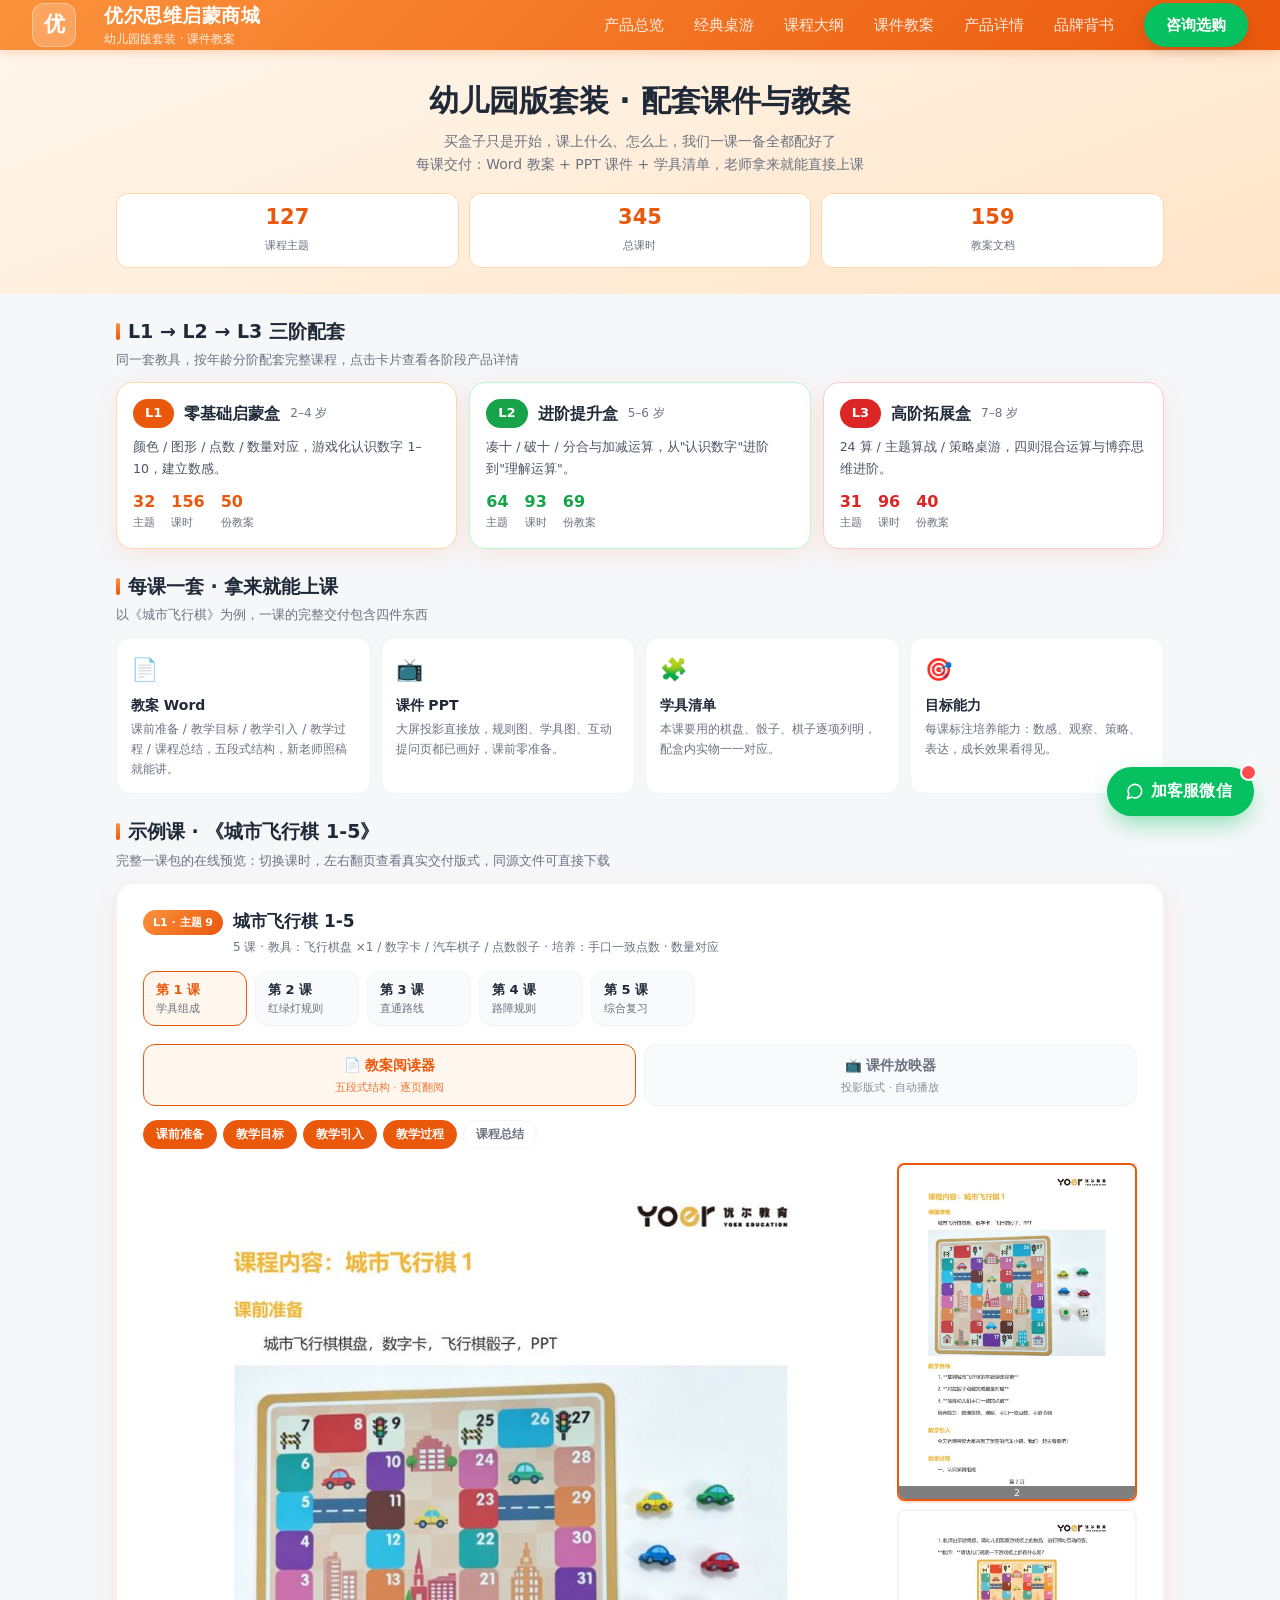
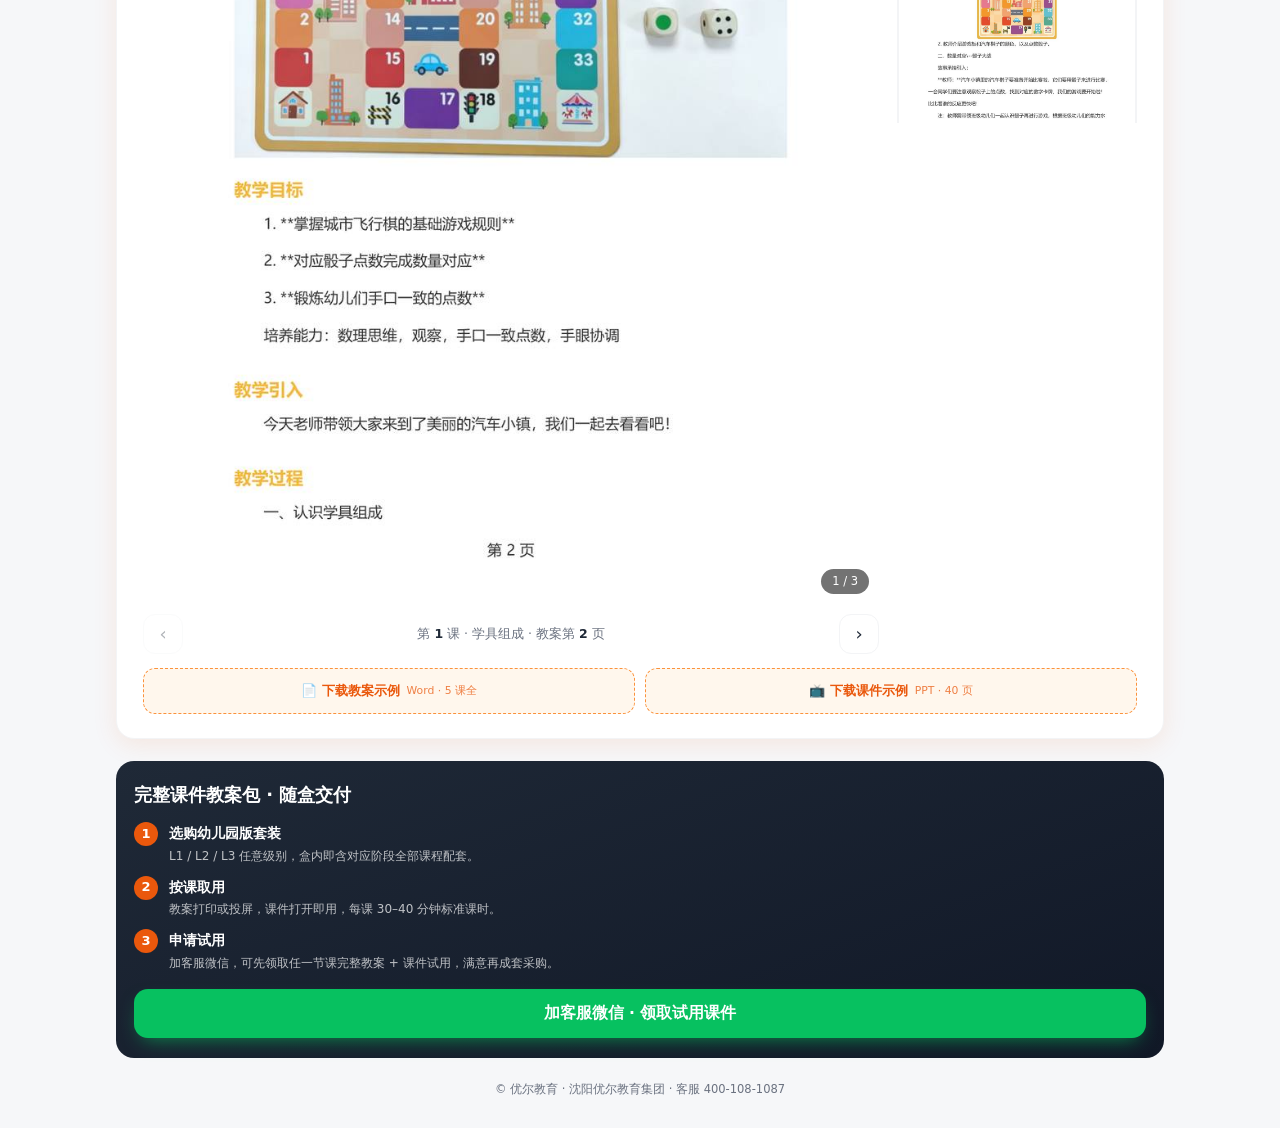
==== courseware.html @ 22287bd5 "新增课件教案展示页 courseware.html，详情页/全站加入口 - courseware.html：L1-L3 三阶配套 / 每课四件交付 / 示例课《城市飞行棋 1-5》在线预览   · 教" ====
<!DOCTYPE html>
<html lang="zh-CN">
<head>
<meta charset="UTF-8">
<meta name="viewport" content="width=device-width, initial-scale=1, viewport-fit=cover">
<title>配套课件教案 · 幼儿园版套装开箱即教 — 优尔数学思维启蒙盒</title>
<meta name="description" content="优尔 L1/L2/L3 幼儿园版套装配套课件与教案：每课一套 Word 教案 + PPT 课件 + 学具清单，127 个主题、345 课时、159 份教案文档，附《城市飞行棋》完整示例课在线阅读。">
<link rel="manifest" href="manifest.webmanifest">
<link rel="icon" href="icons/icon-192.png">
<link rel="apple-touch-icon" href="icons/apple-touch-icon.png">
<meta name="theme-color" content="#ea580c">
<meta name="apple-mobile-web-app-capable" content="yes">
<meta name="apple-mobile-web-app-status-bar-style" content="default">
<meta name="apple-mobile-web-app-title" content="优尔启蒙">
<link rel="stylesheet" href="styles.css">
<link rel="stylesheet" href="desktop.css">
<style>
/* ===== 课件教案展示页专用样式 ===== */
.cw-l1 { --lv: #ea580c; --lv-soft: #fff7ed; --lv-line: #fed7aa; }
.cw-l2 { --lv: #16a34a; --lv-soft: #f0fdf4; --lv-line: #bbf7d0; }
.cw-l3 { --lv: #dc2626; --lv-soft: #fef2f2; --lv-line: #fecaca; }

.cw-wrap { max-width: 520px; margin: 0 auto; padding: 0 16px; }

/* Hero */
.cw-hero {
  background: linear-gradient(160deg, #fff7ed 0%, #ffe4c7 100%);
  padding: 30px 0 26px; text-align: center;
}
.cw-hero h1 { font-size: 25px; color: var(--ink); line-height: 1.4; }
.cw-hero .sub { font-size: 13px; color: var(--ink-2); margin-top: 8px; line-height: 1.7; }
.cw-hero .nums { display: grid; grid-template-columns: repeat(3, 1fr); gap: 10px; margin-top: 16px; }
.cw-hero .nums div {
  background: #fff; border: 1px solid var(--lv-line); border-radius: 12px; padding: 10px 4px;
}
.cw-hero .nums b { display: block; font-size: 21px; color: var(--brand); line-height: 1.3; }
.cw-hero .nums span { font-size: 11px; color: var(--ink-2); }

/* 通用区块 */
.cw-sec { margin-top: 22px; }
.cw-sec > h2 {
  font-size: 19px; color: var(--ink); margin-bottom: 4px;
  display: flex; align-items: center; gap: 8px;
}
.cw-sec > h2::before {
  content: ""; width: 4px; height: 17px; border-radius: 2px;
  background: linear-gradient(var(--brand-light), var(--brand));
}
.cw-sec > .tip { font-size: 12.5px; color: var(--ink-2); margin-bottom: 12px; }

/* 三阶体系卡 */
.cw-lv-grid { display: grid; gap: 12px; }
.cw-lv-card {
  display: block; background: #fff; border: 1px solid var(--lv-line);
  border-radius: 16px; padding: 16px; box-shadow: var(--shadow);
  transition: transform .18s, box-shadow .18s;
}
.cw-lv-card:hover { transform: translateY(-3px); box-shadow: var(--shadow-lg); }
.cw-lv-card .hd { display: flex; align-items: center; gap: 10px; margin-bottom: 8px; }
.cw-lv-card .lv-tag {
  flex: none; font-weight: 800; font-size: 13px; color: #fff;
  background: var(--lv); padding: 4px 12px; border-radius: 999px;
}
.cw-lv-card .hd b { font-size: 16px; color: var(--ink); }
.cw-lv-card .age { font-size: 12px; color: var(--ink-2); }
.cw-lv-card .desc { font-size: 12.5px; color: #4b5563; line-height: 1.7; }
.cw-lv-card .stat-row { display: flex; gap: 16px; margin-top: 10px; }
.cw-lv-card .stat-row div { font-size: 11px; color: var(--ink-2); }
.cw-lv-card .stat-row b { display: block; font-size: 16px; color: var(--lv); }

/* 交付形态说明 */
.cw-deliver { display: grid; grid-template-columns: 1fr 1fr; gap: 10px; }
.cw-dv-card {
  background: #fff; border: 1px solid var(--line); border-radius: 14px; padding: 14px;
}
.cw-dv-card .ico { font-size: 22px; }
.cw-dv-card b { display: block; font-size: 14px; color: var(--ink); margin: 6px 0 4px; }
.cw-dv-card p { font-size: 12px; color: var(--ink-2); line-height: 1.65; }

/* 示例课区 */
.cw-demo {
  background: #fff; border: 1px solid var(--line); border-radius: 18px;
  padding: 16px; box-shadow: var(--shadow);
}
.cw-demo-hd { display: flex; align-items: flex-start; gap: 10px; }
.cw-demo-hd .badge {
  flex: none; font-size: 11px; font-weight: 800; color: #fff;
  background: linear-gradient(135deg, var(--brand-light), var(--brand));
  padding: 4px 10px; border-radius: 999px; margin-top: 2px;
}
.cw-demo-hd b { font-size: 17px; color: var(--ink); display: block; }
.cw-demo-hd .meta { font-size: 12px; color: var(--ink-2); margin-top: 3px; }

/* 课时切换 */
.cw-lesson-tabs {
  display: flex; gap: 8px; margin-top: 14px; overflow-x: auto;
  padding-bottom: 4px; scrollbar-width: none;
}
.cw-lesson-tabs::-webkit-scrollbar { display: none; }
.cw-ltab {
  flex: none; text-align: left; min-width: 104px;
  background: #f9fafb; border: 1.5px solid var(--line); border-radius: 12px;
  padding: 9px 12px; cursor: pointer; transition: all .15s;
}
.cw-ltab b { display: block; font-size: 13px; color: var(--ink); }
.cw-ltab span { display: block; font-size: 11px; color: var(--ink-2); margin-top: 2px; }
.cw-ltab.on { border-color: var(--brand); background: #fff7ed; }
.cw-ltab.on b { color: var(--brand); }

/* 视图 Tab */
.cw-view-tabs { display: flex; gap: 8px; margin-top: 14px; }
.cw-vtab {
  flex: 1; text-align: center; padding: 10px 8px; border-radius: 12px;
  background: #f9fafb; border: 1.5px solid var(--line); cursor: pointer;
  font-size: 13.5px; font-weight: 700; color: var(--ink-2); transition: all .15s;
}
.cw-vtab.on { border-color: var(--brand); background: #fff7ed; color: var(--brand); }
.cw-vtab small { display: block; font-size: 10.5px; font-weight: 500; margin-top: 2px; opacity: .8; }

/* 教案阅读器 */
.cw-plan { margin-top: 14px; }
.cw-struct {
  display: flex; gap: 6px; overflow-x: auto; padding-bottom: 4px;
  scrollbar-width: none; margin-bottom: 10px;
}
.cw-struct::-webkit-scrollbar { display: none; }
.cw-stab {
  flex: none; font-size: 11.5px; font-weight: 700; padding: 6px 12px;
  background: #fff; border: 1px solid var(--line); border-radius: 999px;
  color: var(--ink-2); cursor: pointer; transition: all .15s;
}
.cw-stab.on { background: var(--brand); border-color: var(--brand); color: #fff; }
.cw-stage { position: relative; background: #f3f4f6; border-radius: 12px; overflow: hidden; }
.cw-stage img { width: 100%; display: block; }
.cw-pageview {
  position: absolute; right: 10px; bottom: 10px; background: rgba(0,0,0,.55);
  color: #fff; font-size: 11.5px; padding: 3px 11px; border-radius: 999px;
}
.cw-nav { display: flex; align-items: center; gap: 10px; margin-top: 10px; }
.cw-nav .pg { flex: 1; text-align: center; font-size: 12.5px; color: var(--ink-2); }
.cw-nav .pg b { color: var(--ink); }
.cw-arrow {
  flex: none; width: 40px; height: 40px; border-radius: 12px;
  background: #fff; border: 1px solid var(--line); color: var(--ink);
  font-size: 18px; cursor: pointer; display: grid; place-items: center;
  transition: all .15s;
}
.cw-arrow:hover { border-color: var(--brand); color: var(--brand); }
.cw-arrow:disabled { opacity: .35; cursor: not-allowed; }
.cw-thumbs {
  display: flex; gap: 8px; overflow-x: auto; margin-top: 10px;
  padding-bottom: 4px; scrollbar-width: none;
}
.cw-thumbs::-webkit-scrollbar { display: none; }
.cw-thumb {
  flex: none; width: 64px; border: 2px solid var(--line); border-radius: 8px;
  overflow: hidden; cursor: pointer; background: #fff; padding: 0; position: relative;
}
.cw-thumb img { width: 100%; display: block; }
.cw-thumb.on { border-color: var(--brand); box-shadow: 0 0 0 2px rgba(234,88,12,.18); }
.cw-thumb em {
  position: absolute; left: 0; right: 0; bottom: 0; background: rgba(0,0,0,.5);
  color: #fff; font-size: 9.5px; font-style: normal; text-align: center; padding: 1px 0;
}

/* 课件放映器 */
.cw-slide { margin-top: 14px; }
.cw-slide-stage {
  position: relative; background: #111; border-radius: 12px; overflow: hidden;
  aspect-ratio: 16 / 9;
}
.cw-slide-stage img { width: 100%; height: 100%; object-fit: contain; }
.cw-slide-btns {
  position: absolute; right: 10px; bottom: 10px; display: flex; gap: 8px;
}
.cw-slide-btns button {
  background: rgba(0,0,0,.55); color: #fff; border: none; cursor: pointer;
  font-size: 12px; font-weight: 700; padding: 6px 13px; border-radius: 999px;
}
.cw-slide-btns button:hover { background: rgba(0,0,0,.75); }

/* 下载按钮 */
.cw-dl-row { display: flex; gap: 10px; margin-top: 14px; flex-wrap: wrap; }
.cw-dl {
  flex: 1; min-width: 140px; display: flex; align-items: center; justify-content: center; gap: 7px;
  background: #fff7ed; border: 1px dashed var(--brand-light); color: var(--brand);
  font-size: 13px; font-weight: 700; padding: 12px 10px; border-radius: 12px;
  text-decoration: none; transition: all .15s;
}
.cw-dl:hover { background: #ffedd5; }
.cw-dl small { font-weight: 500; opacity: .75; }

/* 获取方式 */
.cw-how { background: linear-gradient(160deg, #1f2937, #111827); border-radius: 18px; padding: 20px 18px; color: #fff; }
.cw-how h2 { font-size: 18px; }
.cw-how .steps { margin-top: 12px; display: grid; gap: 10px; }
.cw-how .stp { display: flex; gap: 11px; align-items: flex-start; }
.cw-how .stp .no {
  flex: none; width: 24px; height: 24px; border-radius: 50%;
  background: var(--brand); color: #fff; font-weight: 800; font-size: 13px;
  display: grid; place-items: center;
}
.cw-how .stp b { font-size: 14px; display: block; }
.cw-how .stp p { font-size: 12px; color: rgba(255,255,255,.72); margin-top: 2px; line-height: 1.6; }
.cw-how .cta {
  margin-top: 16px; width: 100%; background: #07C160; color: #fff; border: none;
  font-size: 15.5px; font-weight: 800; padding: 14px; border-radius: 14px; cursor: pointer;
  box-shadow: 0 8px 20px -8px rgba(7,193,96,.7);
}
.cw-foot { text-align: center; font-size: 11.5px; color: var(--ink-2); padding: 22px 0 30px; }

@media (min-width: 900px) {
  .cw-wrap { max-width: 1080px; }
  .cw-hero h1 { font-size: 30px; }
  .cw-hero .sub { font-size: 14px; }
  .cw-lv-grid { grid-template-columns: repeat(3, 1fr); }
  .cw-deliver { grid-template-columns: repeat(4, 1fr); }
  .cw-demo { padding: 24px 26px; }
  .cw-plan-body { display: grid; grid-template-columns: 1fr 240px; gap: 18px; align-items: start; }
  .cw-thumbs { flex-direction: column; max-height: 560px; overflow: auto; margin-top: 0; }
  .cw-thumb { width: 100%; }
  .cw-dl-row { flex-wrap: nowrap; }
}
</style>
<script src="app.js" defer></script>
</head>
<body class="cw cw-l1">
<div class="offline-tip" id="offlineTip">当前处于离线模式 · 内容已缓存</div>

<nav class="topbar">
  <div class="topbar-inner">
    <a href="index.html" class="logo">优</a>
    <div class="titles">
      <b>优尔思维启蒙商城</b>
      <span>幼儿园版套装 · 课件教案</span>
    </div>
    <nav class="nav-menu">
      <a href="index.html#products">产品总览</a>
      <a href="index.html#games">经典桌游</a>
      <a href="syllabus.html">课程大纲</a>
      <a href="courseware.html">课件教案</a>
      <a href="detail.html?id=C01">产品详情</a>
      <a href="index.html#why">品牌背书</a>
      <a href="javascript:void(0)" class="nav-cta nav-cta-wx" data-wx-open>咨询选购</a>
    </nav>
  </div>
</nav>

<header class="cw-hero">
  <div class="cw-wrap">
    <h1>幼儿园版套装 · 配套课件与教案</h1>
    <p class="sub">买盒子只是开始，课上什么、怎么上，我们一课一备全都配好了<br>每课交付：Word 教案 + PPT 课件 + 学具清单，老师拿来就能直接上课</p>
    <div class="nums">
      <div><b>127</b><span>课程主题</span></div>
      <div><b>345</b><span>总课时</span></div>
      <div><b>159</b><span>教案文档</span></div>
    </div>
  </div>
</header>

<main class="cw-wrap">

  <!-- 三阶体系 -->
  <section class="cw-sec">
    <h2>L1 → L2 → L3 三阶配套</h2>
    <p class="tip">同一套教具，按年龄分阶配套完整课程，点击卡片查看各阶段产品详情</p>
    <div class="cw-lv-grid">
      <a class="cw-lv-card cw-l1" href="detail.html?id=C01">
        <div class="hd"><span class="lv-tag">L1</span><b>零基础启蒙盒</b><span class="age">2–4 岁</span></div>
        <p class="desc">颜色 / 图形 / 点数 / 数量对应，游戏化认识数字 1–10，建立数感。</p>
        <div class="stat-row">
          <div><b>32</b>主题</div><div><b>156</b>课时</div><div><b>50</b>份教案</div>
        </div>
      </a>
      <a class="cw-lv-card cw-l2" href="detail.html?id=C02">
        <div class="hd"><span class="lv-tag">L2</span><b>进阶提升盒</b><span class="age">5–6 岁</span></div>
        <p class="desc">凑十 / 破十 / 分合与加减运算，从"认识数字"进阶到"理解运算"。</p>
        <div class="stat-row">
          <div><b>64</b>主题</div><div><b>93</b>课时</div><div><b>69</b>份教案</div>
        </div>
      </a>
      <a class="cw-lv-card cw-l3" href="detail.html?id=C03">
        <div class="hd"><span class="lv-tag">L3</span><b>高阶拓展盒</b><span class="age">7–8 岁</span></div>
        <p class="desc">24 算 / 主题算战 / 策略桌游，四则混合运算与博弈思维进阶。</p>
        <div class="stat-row">
          <div><b>31</b>主题</div><div><b>96</b>课时</div><div><b>40</b>份教案</div>
        </div>
      </a>
    </div>
  </section>

  <!-- 每课一套交付形态 -->
  <section class="cw-sec">
    <h2>每课一套 · 拿来就能上课</h2>
    <p class="tip">以《城市飞行棋》为例，一课的完整交付包含四件东西</p>
    <div class="cw-deliver">
      <div class="cw-dv-card"><div class="ico">📄</div><b>教案 Word</b><p>课前准备 / 教学目标 / 教学引入 / 教学过程 / 课程总结，五段式结构，新老师照稿就能讲。</p></div>
      <div class="cw-dv-card"><div class="ico">📺</div><b>课件 PPT</b><p>大屏投影直接放，规则图、学具图、互动提问页都已画好，课前零准备。</p></div>
      <div class="cw-dv-card"><div class="ico">🧩</div><b>学具清单</b><p>本课要用的棋盘、骰子、棋子逐项列明，配盒内实物一一对应。</p></div>
      <div class="cw-dv-card"><div class="ico">🎯</div><b>目标能力</b><p>每课标注培养能力：数感、观察、策略、表达，成长效果看得见。</p></div>
    </div>
  </section>

  <!-- 示例课 -->
  <section class="cw-sec">
    <h2>示例课 · 《城市飞行棋 1-5》</h2>
    <p class="tip">完整一课包的在线预览：切换课时，左右翻页查看真实交付版式，同源文件可直接下载</p>
    <div class="cw-demo">
      <div class="cw-demo-hd">
        <span class="badge">L1 · 主题 9</span>
        <div>
          <b>城市飞行棋 1-5</b>
          <div class="meta">5 课 · 教具：飞行棋盘 ×1 / 数字卡 / 汽车棋子 / 点数骰子 · 培养：手口一致点数 · 数量对应</div>
        </div>
      </div>

      <div class="cw-lesson-tabs" id="lessonTabs"></div>

      <div class="cw-view-tabs">
        <div class="cw-vtab on" data-v="plan">📄 教案阅读器<small>五段式结构 · 逐页翻阅</small></div>
        <div class="cw-vtab" data-v="slide">📺 课件放映器<small>投影版式 · 自动播放</small></div>
      </div>

      <!-- 教案视图 -->
      <div class="cw-plan" id="planView">
        <div class="cw-struct" id="structNav"></div>
        <div class="cw-plan-body">
          <div>
            <div class="cw-stage">
              <img id="planImg" src="images/course/plan/p02.jpg" alt="教案页面">
              <span class="cw-pageview" id="planPage">1 / 3</span>
            </div>
            <div class="cw-nav">
              <button class="cw-arrow" id="planPrev" aria-label="上一页">‹</button>
              <div class="pg" id="planInfo"></div>
              <button class="cw-arrow" id="planNext" aria-label="下一页">›</button>
            </div>
          </div>
          <div class="cw-thumbs" id="planThumbs"></div>
        </div>
      </div>

      <!-- 课件视图 -->
      <div class="cw-slide" id="slideView" style="display:none">
        <div class="cw-slide-stage">
          <img id="slideImg" src="images/course/slide/s02.jpg" alt="课件页面">
          <div class="cw-slide-btns">
            <button id="playBtn">▶ 播放</button>
          </div>
        </div>
        <div class="cw-nav">
          <button class="cw-arrow" id="slidePrev" aria-label="上一张">‹</button>
          <div class="pg" id="slideInfo"></div>
          <button class="cw-arrow" id="slideNext" aria-label="下一张">›</button>
        </div>
        <div class="cw-thumbs" id="slideThumbs"></div>
      </div>

      <div class="cw-dl-row">
        <a class="cw-dl" href="images/course/files/lesson-plan-sample.docx" download>📄 下载教案示例 <small>Word · 5 课全</small></a>
        <a class="cw-dl" href="images/course/files/slides-sample.pptx" download>📺 下载课件示例 <small>PPT · 40 页</small></a>
      </div>
    </div>
  </section>

  <!-- 获取方式 -->
  <section class="cw-sec">
    <div class="cw-how">
      <h2>完整课件教案包 · 随盒交付</h2>
      <div class="steps">
        <div class="stp"><span class="no">1</span><div><b>选购幼儿园版套装</b><p>L1 / L2 / L3 任意级别，盒内即含对应阶段全部课程配套。</p></div></div>
        <div class="stp"><span class="no">2</span><div><b>按课取用</b><p>教案打印或投屏，课件打开即用，每课 30–40 分钟标准课时。</p></div></div>
        <div class="stp"><span class="no">3</span><div><b>申请试用</b><p>加客服微信，可先领取任一节课完整教案 + 课件试用，满意再成套采购。</p></div></div>
      </div>
      <button class="cta" data-wx-open>加客服微信 · 领取试用课件</button>
    </div>
  </section>

  <div class="cw-foot">© 优尔教育 · 沈阳优尔教育集团 · 客服 400-108-1087</div>
</main>

<script>
(function () {
  /* ===== 示例课数据：课时 → 教案页 / 课件页 映射 ===== */
  var LESSONS = [
    { n: 1, tag: '学具组成', planStart: 2,  slideStart: 2  },
    { n: 2, tag: '红绿灯规则', planStart: 5,  slideStart: 6  },
    { n: 3, tag: '直通路线', planStart: 8,  slideStart: 14 },
    { n: 4, tag: '路障规则', planStart: 11, slideStart: 22 },
    { n: 5, tag: '综合复习', planStart: 14, slideStart: 32 }
  ];
  var STRUCT = ['课前准备', '教学目标', '教学引入', '教学过程', '课程总结'];
  /* 每课 3 页教案中五个结构所在页（课内偏移，第 1 课的「教学过程」从第 1 页即开始） */
  function structPage(lessonNo, idx) {
    if (idx === 3) return lessonNo === 1 ? 0 : 1;   // 教学过程
    if (idx === 4) return 2;                        // 课程总结
    return 0;                                       // 准备/目标/引入
  }
  var PLAN_PAGES = 16, SLIDE_PAGES = 40, LESSON_PLAN_PAGES = 3;

  var curLesson = 0, curPlan = 0, curSlide = 0, view = 'plan', playTimer = null;

  function $(id) { return document.getElementById(id); }
  function pad(n) { return (n < 10 ? '0' : '') + n; }

  /* ----- 课时切换条 ----- */
  var tabsHtml = '';
  LESSONS.forEach(function (L, i) {
    tabsHtml += '<button class="cw-ltab' + (i === 0 ? ' on' : '') + '" data-i="' + i + '">'
      + '<b>第 ' + L.n + ' 课</b><span>' + L.tag + '</span></button>';
  });
  $('lessonTabs').innerHTML = tabsHtml;
  Array.prototype.forEach.call($('lessonTabs').children, function (b) {
    b.addEventListener('click', function () { selectLesson(+b.dataset.i); });
  });

  /* ----- 教案结构导航 ----- */
  var structHtml = '';
  STRUCT.forEach(function (s, i) {
    structHtml += '<button class="cw-stab" data-i="' + i + '">' + s + '</button>';
  });
  $('structNav').innerHTML = structHtml;
  Array.prototype.forEach.call($('structNav').children, function (b) {
    b.addEventListener('click', function () {
      var L = LESSONS[curLesson];
      curPlan = structPage(L.n, +b.dataset.i);
      renderPlan();
    });
  });

  /* ----- 视图切换 ----- */
  Array.prototype.forEach.call(document.querySelectorAll('.cw-vtab'), function (t) {
    t.addEventListener('click', function () {
      view = t.dataset.v;
      document.querySelectorAll('.cw-vtab').forEach(function (x) { x.classList.toggle('on', x === t); });
      $('planView').style.display = view === 'plan' ? '' : 'none';
      $('slideView').style.display = view === 'slide' ? '' : 'none';
      stopPlay();
    });
  });

  function selectLesson(i) {
    curLesson = i;
    curPlan = 0;
    curSlide = 0;
    Array.prototype.forEach.call($('lessonTabs').children, function (b) {
      b.classList.toggle('on', +b.dataset.i === i);
    });
    buildThumbs();
    renderPlan();
    renderSlide();
    stopPlay();
  }

  /* ----- 教案渲染 ----- */
  function renderPlan() {
    var L = LESSONS[curLesson];
    var page = L.planStart + curPlan;
    var img = $('planImg');
    img.src = 'images/course/plan/p' + pad(page) + '.jpg';
    $('planPage').textContent = (curPlan + 1) + ' / ' + LESSON_PLAN_PAGES;
    $('planInfo').innerHTML = '第 <b>' + L.n + '</b> 课 · ' + L.tag + ' · 教案第 <b>' + page + '</b> 页';
    $('planPrev').disabled = curPlan === 0;
    $('planNext').disabled = curPlan === LESSON_PLAN_PAGES - 1;
    /* 结构高亮：当前页命中的结构 */
    Array.prototype.forEach.call($('structNav').children, function (b) {
      b.classList.toggle('on', structPage(L.n, +b.dataset.i) === curPlan);
    });
    /* 缩略图高亮 */
    Array.prototype.forEach.call($('planThumbs').children, function (t, i) {
      t.classList.toggle('on', i === curPlan);
    });
  }

  /* ----- 课件渲染 ----- */
  function renderSlide() {
    var L = LESSONS[curLesson];
    var page = L.slideStart + curSlide;
    var total = (function () {
      var nx = LESSONS[curLesson + 1];
      return (nx ? nx.slideStart : SLIDE_PAGES + 1) - L.slideStart;
    })();
    $('slideImg').src = 'images/course/slide/s' + pad(page) + '.jpg';
    $('slideInfo').innerHTML = '第 <b>' + L.n + '</b> 课 · ' + L.tag + ' · 幻灯片 <b>' + (curSlide + 1) + '</b> / ' + total
      + '（总第 ' + page + ' 页）';
    $('slidePrev').disabled = curSlide === 0;
    $('slideNext').disabled = curSlide === total - 1;
    Array.prototype.forEach.call($('slideThumbs').children, function (t, i) {
      t.classList.toggle('on', i === curSlide);
      if (i === curSlide) t.scrollIntoView({ block: 'nearest', inline: 'nearest' });
    });
  }

  function slideTotal() {
    var nx = LESSONS[curLesson + 1];
    return (nx ? nx.slideStart : SLIDE_PAGES + 1) - LESSONS[curLesson].slideStart;
  }

  /* ----- 缩略图条 ----- */
  function buildThumbs() {
    var L = LESSONS[curLesson];
    var ph = '', sh = '';
    for (var i = 0; i < LESSON_PLAN_PAGES; i++) {
      var p = L.planStart + i;
      ph += '<button class="cw-thumb" data-i="' + i + '"><img src="images/course/plan/p' + pad(p)
        + '.jpg" alt="教案第 ' + p + ' 页" loading="lazy"><em>' + p + '</em></button>';
    }
    for (var j = 0; j < slideTotal(); j++) {
      var s = L.slideStart + j;
      sh += '<button class="cw-thumb" data-i="' + j + '"><img src="images/course/slide/s' + pad(s)
        + '.jpg" alt="幻灯片第 ' + s + ' 页" loading="lazy"><em>' + s + '</em></button>';
    }
    $('planThumbs').innerHTML = ph;
    $('slideThumbs').innerHTML = sh;
    Array.prototype.forEach.call($('planThumbs').children, function (t) {
      t.addEventListener('click', function () { curPlan = +t.dataset.i; renderPlan(); });
    });
    Array.prototype.forEach.call($('slideThumbs').children, function (t) {
      t.addEventListener('click', function () { curSlide = +t.dataset.i; renderSlide(); });
    });
  }

  /* ----- 翻页 ----- */
  $('planPrev').addEventListener('click', function () { if (curPlan > 0) { curPlan--; renderPlan(); } });
  $('planNext').addEventListener('click', function () { if (curPlan < LESSON_PLAN_PAGES - 1) { curPlan++; renderPlan(); } });
  $('slidePrev').addEventListener('click', function () { if (curSlide > 0) { curSlide--; renderSlide(); } });
  $('slideNext').addEventListener('click', function () { if (curSlide < slideTotal() - 1) { curSlide++; renderSlide(); } });

  /* ----- 播放 ----- */
  function stopPlay() {
    if (playTimer) { clearInterval(playTimer); playTimer = null; $('playBtn').textContent = '▶ 播放'; }
  }
  $('playBtn').addEventListener('click', function () {
    if (playTimer) { stopPlay(); return; }
    $('playBtn').textContent = '⏸ 暂停';
    playTimer = setInterval(function () {
      if (curSlide < slideTotal() - 1) { curSlide++; renderSlide(); }
      else { curSlide = 0; renderSlide(); }
    }, 4000);
  });

  /* ----- 键盘翻页 ----- */
  document.addEventListener('keydown', function (e) {
    if (view === 'plan') {
      if (e.key === 'ArrowLeft' && curPlan > 0) { curPlan--; renderPlan(); }
      if (e.key === 'ArrowRight' && curPlan < LESSON_PLAN_PAGES - 1) { curPlan++; renderPlan(); }
    } else {
      if (e.key === 'ArrowLeft' && curSlide > 0) { curSlide--; renderSlide(); }
      if (e.key === 'ArrowRight' && curSlide < slideTotal() - 1) { curSlide++; renderSlide(); }
    }
  });

  buildThumbs();
  renderPlan();
  renderSlide();

  if ('serviceWorker' in navigator) navigator.serviceWorker.register('sw.js').catch(function () {});
  if (navigator.onLine === false) $('offlineTip').style.display = 'block';
  window.addEventListener('online', function () { $('offlineTip').style.display = 'none'; });
  window.addEventListener('offline', function () { $('offlineTip').style.display = 'block'; });
})();
</script>
</body>
</html>
---- styles.css ----
/* 优尔 L1-L3 启蒙盒 · 共用样式（移动端优先） */
:root {
  --brand: #ea580c;
  --brand-light: #fb923c;
  --brand-bg: #fff7ed;
  --ink: #1f2937;
  --ink-2: #6b7280;
  --text: #1f2937;
  --muted: #6b7280;
  --muted-2: #9ca3af;
  --card: #ffffff;
  --line: #f3f4f6;
  --border: #e5e7eb;
  --gold: #f59e0b;
  --radius: 16px;
  --radius-sm: 12px;
  --shadow: 0 6px 24px rgba(234, 88, 12, .10);
  --shadow-lg: 0 14px 36px rgba(234, 88, 12, .16);
  --nav-h: 62px;
}
* { margin: 0; padding: 0; box-sizing: border-box; -webkit-tap-highlight-color: transparent; }
html { scroll-behavior: smooth; }
body {
  font-family: "PingFang SC", "Microsoft YaHei", system-ui, sans-serif;
  color: var(--text);
  background: #f6f7f9;
  line-height: 1.6;
  -webkit-font-smoothing: antialiased;
  padding-bottom: calc(var(--nav-h) + env(safe-area-inset-bottom, 0px));
}
img { display: block; max-width: 100%; }
a { color: inherit; text-decoration: none; }
button { font-family: inherit; border: none; cursor: pointer; }
:focus-visible { outline: 2.5px solid var(--brand); outline-offset: 2px; border-radius: 4px; }
::selection { background: #ffd9bd; }

@media (min-width: 900px) {
  body { padding-bottom: 0; }
}

.wrap { max-width: 520px; margin: 0 auto; padding: 0 16px; }

/* ===== 顶栏 ===== */
.topbar {
  position: sticky; top: 0; z-index: 50;
  background: linear-gradient(135deg, var(--brand-light), var(--brand));
  color: #fff;
  box-shadow: 0 2px 12px rgba(234, 88, 12, .25);
}
.topbar-inner {
  max-width: 520px; margin: 0 auto; padding: 12px 16px;
  display: flex; align-items: center; gap: 10px;
}
.topbar .logo {
  width: 34px; height: 34px; border-radius: 9px;
  background: rgba(255, 255, 255, .2);
  display: grid; place-items: center;
  font-weight: 800; font-size: 17px;
  border: 1px solid rgba(255, 255, 255, .35);
}
.topbar .titles { flex: 1; min-width: 0; }
.topbar .titles b { display: block; font-size: 16px; letter-spacing: .5px; }
.topbar .titles span { display: block; font-size: 11px; opacity: .85; }
.back-btn {
  width: 34px; height: 34px; border-radius: 50%;
  background: rgba(255,255,255,.18); color: #fff;
  display: grid; place-items: center; font-size: 18px;
  border: 1px solid rgba(255,255,255,.3);
}

/* ===== 首页 hero ===== */
.hero {
  background: linear-gradient(160deg, #fff7ed 0%, #ffedd5 55%, #ffe4c7 100%);
  padding: 26px 0 30px;
  text-align: center;
}
.hero .kicker {
  display: inline-block; font-size: 12px; color: var(--brand);
  background: #fff; border: 1px solid #fed7aa;
  padding: 4px 14px; border-radius: 999px; margin-bottom: 12px;
}
.hero h1 { font-size: 26px; line-height: 1.35; letter-spacing: .5px; }
.hero h1 em { font-style: normal; color: var(--brand); }
.hero p { margin-top: 10px; color: var(--ink-2); font-size: 14px; }
.path-pills {
  margin-top: 18px; display: flex; justify-content: center; align-items: center; gap: 6px;
}
.path-pills .pill {
  background: #fff; border: 1.5px solid #fdba74; color: #c2410c;
  font-weight: 700; font-size: 13px;
  padding: 7px 16px; border-radius: 999px;
  box-shadow: var(--shadow);
}
.path-pills .arrow { color: #fb923c; font-weight: 700; }

/* ===== Hero 右侧：横向自动轮播 ===== */
.hero-visual { position: relative; }
.hv-window {
  position: relative;
  border-radius: 18px;
  overflow: hidden;
  background: #fff;
  box-shadow: var(--shadow-lg);
}
.hv-track { display: flex; will-change: transform; }
.hv-slide { flex: 0 0 100%; position: relative; }
.hv-slide img {
  width: 100%; aspect-ratio: 4 / 3; object-fit: cover;
  object-position: center top; /* 竖版封面顶部对齐，L1/L2/L3 标题栏完整显示 */
  background: #fff7ed;
}
.hv-slide img.hv-img-c { object-position: center; } /* 横版主图保持居中 */
.hv-slide .hv-cap {
  position: absolute; left: 0; right: 0; bottom: 0;
  padding: 22px 14px 12px;
  display: flex; flex-direction: column; gap: 2px;
  color: #fff;
  background: linear-gradient(to top, rgba(24,12,4,.78), rgba(24,12,4,0));
}
.hv-slide .hv-cap b { font-size: 15px; }
.hv-slide .hv-cap em { font-style: normal; font-size: 12px; opacity: .9; }
.hv-dots {
  position: absolute; right: 12px; bottom: 10px;
  display: flex; gap: 6px; align-items: center;
}
.hv-dot {
  width: 7px; height: 7px; border-radius: 50%;
  background: rgba(255,255,255,.5);
  transition: all .25s;
}
.hv-dot.on { width: 18px; border-radius: 999px; background: #fff; }
.hero-meta {
  margin-top: 16px;
  display: grid; grid-template-columns: 1fr 1fr; gap: 8px 10px;
}
.hero-meta span {
  font-size: 11.5px; color: var(--ink-2);
  background: rgba(255,255,255,.75);
  border: 1px solid #fed7aa; border-radius: 999px;
  padding: 5px 12px; text-align: center;
}
.hero-meta b { color: var(--brand); font-weight: 800; margin-right: 4px; }

/* ===== 区块标题 ===== */
.section { padding: 26px 0 6px; }
.section-head { text-align: center; margin-bottom: 16px; }
.section-head h2 { font-size: 20px; }
.section-head h2 i {
  font-style: normal; color: var(--brand);
  font-size: 12px; display: block; letter-spacing: 2px; margin-bottom: 2px;
}
.section-head p { color: var(--ink-2); font-size: 13px; margin-top: 4px; }

/* ===== 产品卡 ===== */
.product-list { display: grid; gap: 18px; padding-bottom: 10px; }
.p-card {
  background: var(--card); border-radius: var(--radius);
  overflow: hidden; box-shadow: var(--shadow);
  border: 1px solid var(--line);
  display: block;
}
.p-card .cover { position: relative; }
.p-card .cover img { width: 100%; aspect-ratio: 3 / 2; object-fit: cover; }
/* 主页「三大核心产品」主图：竖版封面图（L1/L2/L3 封面），2:3 框近乎完整展示。
   限定 #productList，不影响桌游卡（#gameList）的横向封面。 */
#productList .p-card .cover img { aspect-ratio: 2 / 3; object-position: center; }
/* 封面图自带标题栏，隐藏产品卡左上级别徽章避免重叠（保留右上年龄标签） */
#productList .p-card .lv-badge { display: none; }
.p-card .lv-badge {
  position: absolute; left: 12px; top: 12px;
  background: linear-gradient(135deg, var(--brand-light), var(--brand));
  color: #fff; font-weight: 800; font-size: 14px;
  padding: 5px 13px; border-radius: 999px;
  box-shadow: 0 3px 10px rgba(234,88,12,.35);
}
.p-card .lv-badge.lv-green { background: linear-gradient(135deg, #4ade80, #16a34a); box-shadow: 0 3px 10px rgba(22,163,74,.35); }
.p-card .lv-badge.lv-red { background: linear-gradient(135deg, #f87171, #dc2626); box-shadow: 0 3px 10px rgba(220,38,38,.35); }
.p-card .age-chip {
  position: absolute; right: 12px; top: 12px;
  background: rgba(0,0,0,.55); color: #fff;
  font-size: 12px; padding: 4px 11px; border-radius: 999px;
  backdrop-filter: blur(4px);
}
.p-card .body { padding: 14px 16px 16px; }
.p-card h3 { font-size: 18px; }
.p-card .tagline { color: var(--ink-2); font-size: 13px; margin-top: 4px; }
.p-card .meta { display: flex; flex-wrap: wrap; gap: 6px; margin-top: 10px; }
.meta span {
  font-size: 11px; color: #9a3412; background: #fff1e2;
  border: 1px solid #fed7aa; padding: 2px 9px; border-radius: 999px;
}
.p-card .foot {
  display: flex; align-items: center; justify-content: space-between;
  margin-top: 13px;
}
.price { color: var(--brand); font-weight: 800; }
.price .cur { font-size: 13px; }
.price .num { font-size: 24px; }
.price .unit { font-size: 12px; color: var(--ink-2); font-weight: 400; }
.buy-btn {
  background: linear-gradient(135deg, var(--brand-light), var(--brand));
  color: #fff; font-size: 14px; font-weight: 700;
  padding: 9px 20px; border-radius: 999px;
  box-shadow: 0 4px 12px rgba(234,88,12,.3);
}
.p-card:active { transform: scale(.985); }

/* ===== 学习路径 ===== */
.path-row { display: grid; gap: 10px; }
.path-item {
  background: var(--card); border-radius: 14px; padding: 13px 15px;
  display: flex; align-items: center; gap: 13px;
  border: 1px solid var(--line); box-shadow: var(--shadow);
}
.path-item .dot {
  width: 46px; height: 46px; border-radius: 13px; flex: none;
  display: grid; place-items: center;
  color: #fff; font-weight: 800; font-size: 16px;
  background: linear-gradient(135deg, var(--brand-light), var(--brand));
}
.path-item:nth-child(2) .dot { background: linear-gradient(135deg, #4ade80, #16a34a); }
.path-item:nth-child(3) .dot { background: linear-gradient(135deg, #f87171, #dc2626); }
.path-item b { font-size: 15px; display: block; }
.path-item span { font-size: 12px; color: var(--ink-2); }
.path-note {
  margin-top: 12px; text-align: center; font-size: 12px; color: var(--ink-2);
}
.path-note b { color: var(--brand); }

/* ===== 玩法四步 ===== */
.steps-grid { display: grid; grid-template-columns: 1fr 1fr; gap: 10px; }
.step-card {
  background: var(--card); border-radius: 14px; padding: 14px;
  border: 1px solid var(--line); box-shadow: var(--shadow);
}
.step-card .no {
  width: 26px; height: 26px; border-radius: 50%;
  background: #fff1e2; color: var(--brand);
  font-weight: 800; font-size: 13px;
  display: grid; place-items: center; margin-bottom: 8px;
}
.step-card b { font-size: 14px; display: block; }
.step-card span { font-size: 12px; color: var(--ink-2); }

/* ===== 套装横幅 ===== */
.bundle-banner {
  margin: 22px 0 8px; border-radius: var(--radius);
  background: linear-gradient(135deg, #431407, #7c2d12);
  color: #fff; padding: 18px 18px;
  display: flex; align-items: center; justify-content: space-between; gap: 12px;
}
.bundle-banner b { font-size: 16px; display: block; }
.bundle-banner p { font-size: 12px; opacity: .8; margin-top: 3px; }
.bundle-banner .go {
  flex: none; background: var(--gold); color: #431407;
  font-weight: 800; font-size: 13px;
  padding: 8px 15px; border-radius: 999px;
}

/* ===== 页脚 ===== */
.footer {
  margin-top: 26px; background: #1f2937; color: #9ca3af;
  text-align: center; padding: 22px 16px 26px; font-size: 12px;
}
.footer b { color: #fff; font-size: 14px; display: block; margin-bottom: 4px; }

/* ===== 详情页：顶层 左图集 + 右简介（等高） ===== */
.d-top {
  display: grid;
  grid-template-columns: 1fr;
  gap: 0;
  max-width: 560px;
  margin: 0 auto;
  background: var(--card);
}
.d-gallery { position: relative; background: #111; }
.d-gallery .slides { display: flex; overflow-x: auto; scroll-snap-type: x mandatory; }
.d-gallery .slides img { width: 100%; aspect-ratio: 3 / 2; object-fit: contain; background: #fff; flex: none; scroll-snap-align: center; display: block; }
.d-gallery .counter {
  position: absolute; right: 12px; bottom: 12px;
  background: rgba(0,0,0,.55); color: #fff;
  font-size: 12px; padding: 3px 11px; border-radius: 999px;
}

/* 图文详情（长图切片网格） */
.longimg-note { font-size: 12.5px; color: var(--ink-2); margin-bottom: 10px; }
.longimg-grid { display: grid; grid-template-columns: repeat(auto-fill, minmax(230px, 1fr)); gap: 14px; }
.longimg {
  display: block; overflow: hidden; background: #fff;
  border: 1px solid var(--line); border-radius: 14px;
  box-shadow: var(--shadow); transition: transform .15s, box-shadow .15s;
}
.longimg:hover { transform: translateY(-2px); box-shadow: 0 8px 22px rgba(15,23,42,.10); }
.longimg img { width: 100%; display: block; }
.d-intro { padding: 16px; }
.d-intro h1 { font-size: 21px; }
.d-intro .tagline { color: var(--brand); font-size: 14px; margin-top: 6px; font-weight: 600; }
.d-intro .meta { display: flex; flex-wrap: wrap; gap: 6px; margin-top: 11px; }
.intro-desc { font-size: 14px; color: #4b5563; text-align: justify; margin-top: 12px; }

/* 顶层两条主线选择卡 */
.track-select { margin-top: 16px; }
.track-select .ts-title { font-size: 13px; color: var(--ink-2); font-weight: 600; margin-bottom: 9px; }
.ts-cards { display: grid; grid-template-columns: 1fr 1fr; gap: 10px; }
.ts-card {
  text-align: left; background: #fff; cursor: pointer;
  border: 1.5px solid var(--line); border-radius: 14px;
  padding: 13px; box-shadow: var(--shadow);
  transition: transform .15s, box-shadow .15s, border-color .2s;
}
.ts-card:active { transform: scale(.98); }
.ts-card.on { border-color: var(--brand); box-shadow: 0 0 0 3px rgba(234,88,12,.12), var(--shadow); }
.ts-card.on.kinder { border-color: #2563eb; box-shadow: 0 0 0 3px rgba(37,99,235,.12), var(--shadow); }
.ts-card .ts-tag { display: inline-block; font-size: 11px; font-weight: 700; padding: 2px 9px; border-radius: 999px; margin-bottom: 6px; }
.ts-card.home .ts-tag { background: #fff7ed; color: var(--brand); }
.ts-card.kinder .ts-tag { background: #eff6ff; color: #2563eb; }
.ts-card b { display: block; font-size: 14px; color: var(--ink); margin-top: 2px; }
.ts-card em { display: block; font-style: normal; font-size: 11px; color: var(--ink-2); margin-top: 3px; }
.ts-card .ts-cta {
  margin-top: 9px; font-size: 11.5px; font-weight: 700;
  color: var(--brand); border-top: 1px dashed var(--line); padding-top: 8px;
}
.ts-card.kinder .ts-cta { color: #2563eb; }

/* ===== 首页：两大课程体系板块 ===== */
.track-intro-grid { display: grid; grid-template-columns: 1fr; gap: 14px; margin-top: 4px; }
.ti-card {
  background: var(--card); border: 1px solid var(--line); border-radius: var(--radius);
  padding: 22px 20px; box-shadow: var(--shadow);
}
.ti-card .ti-tag {
  display: inline-block; font-size: 12px; font-weight: 700; padding: 4px 12px; border-radius: 999px; margin-bottom: 12px;
}
.ti-card.home .ti-tag { background: #fff7ed; color: var(--brand); }
.ti-card.kinder .ti-tag { background: #eff6ff; color: #2563eb; }
.ti-card b { display: block; font-size: 18px; }
.ti-card p { font-size: 13px; color: var(--ink-2); margin-top: 8px; line-height: 1.6; }
.ti-card .ti-go { display: inline-block; margin-top: 14px; font-weight: 700; font-size: 14px; }
.ti-card.home .ti-go { color: var(--brand); }
.ti-card.kinder .ti-go { color: #2563eb; }
@media (min-width: 760px) { .track-intro-grid { grid-template-columns: 1fr 1fr; } }

/* 详情页：按级别切换主题色 */
body.d-c02 { --brand: #16a34a; --brand-light: #4ade80; --brand-bg: #f0fdf4; }
body.d-c03 { --brand: #dc2626; --brand-light: #f87171; --brand-bg: #fef2f2; }

/* 详情页：界面导航（Tab）与界面容器 */
.d-tabs {
  position: sticky; top: 58px; z-index: 30;
  display: flex; gap: 6px; overflow-x: auto;
  padding: 10px 16px; background: #f6f7f9;
  scrollbar-width: none;
}
.d-tabs::-webkit-scrollbar { display: none; }
.d-tabs a {
  flex: none; padding: 8px 14px; border-radius: 999px;
  background: #fff; border: 1px solid var(--line);
  font-size: 13px; font-weight: 700; color: var(--ink-2);
  white-space: nowrap; transition: color .2s, background .2s, border-color .2s;
}
.d-tabs a.on { background: var(--brand); border-color: var(--brand); color: #fff; }
.d-pane { display: none; }
.d-pane.on { display: block; }

/* 详情页：跳转课程大纲 / 教具图鉴的入口卡 */
.syl-link, .tools-link {
  display: block; margin-top: 12px; padding: 14px 16px;
  border-radius: 12px; background: var(--brand-bg);
  border: 1px dashed var(--brand-light);
  transition: box-shadow .2s;
}
.syl-link:hover, .tools-link:hover { box-shadow: 0 6px 18px rgba(0,0,0,.08); }
.syl-link b, .tools-link b { display: block; font-size: 14px; color: var(--brand); }
.syl-link span, .tools-link span { display: block; font-size: 12px; color: var(--ink-2); margin-top: 3px; }
.tools-link { font-size: 14px; font-weight: 700; color: var(--brand); }

/* 详情页：跳转课件教案展示页的入口卡（园所体系专用） */
.cw-link {
  display: flex; align-items: center; gap: 12px;
  margin-top: 12px; padding: 14px 16px;
  border-radius: 12px; background: #eff6ff;
  border: 1px dashed #bfdbfe; text-decoration: none;
  transition: box-shadow .2s, background .2s;
}
.cw-link:hover { box-shadow: 0 6px 18px rgba(37,99,235,.16); background: #dbeafe; }
.cw-link .ico {
  flex: none; width: 42px; height: 42px; border-radius: 12px;
  background: linear-gradient(135deg, #60a5fa, #2563eb);
  display: grid; place-items: center; font-size: 20px;
}
.cw-link .tx { flex: 1; min-width: 0; }
.cw-link .tx b { display: block; font-size: 14px; color: #1d4ed8; }
.cw-link .tx span { display: block; font-size: 12px; color: var(--ink-2); margin-top: 3px; line-height: 1.55; }
.cw-link .go { flex: none; font-size: 12px; font-weight: 700; color: #2563eb; }

.d-sec {
  background: var(--card); border-radius: var(--radius);
  margin-top: 12px; padding: 17px 16px;
  border: 1px solid var(--line); box-shadow: var(--shadow);
}
.d-sec h2 {
  font-size: 16px; margin-bottom: 10px;
  display: flex; align-items: center; gap: 7px;
}
.d-sec h2::before {
  content: ""; width: 4px; height: 15px; border-radius: 2px;
  background: linear-gradient(var(--brand-light), var(--brand));
}

/* ===== 总览：阶段定位卡 + 分段产品说明 + 三阶路径 ===== */
.stage-hero {
  border-radius: 14px; padding: 16px 16px 14px;
  background: linear-gradient(135deg, var(--brand-bg), #fff);
  border: 1px solid var(--line);
}
.stage-hero .stage-label {
  display: inline-block; font-size: 12px; font-weight: 700;
  color: #fff; background: var(--brand);
  padding: 4px 12px; border-radius: 999px;
}
.stage-hero.green .stage-label { background: linear-gradient(135deg, #4ade80, #16a34a); }
.stage-hero.red .stage-label { background: linear-gradient(135deg, #f87171, #dc2626); }
.stage-hero .stage-slogan {
  font-size: 19px; font-weight: 800; color: var(--ink);
  margin-top: 10px; line-height: 1.4;
}
.stage-hero .stage-focus {
  font-size: 13px; color: var(--ink-2); margin-top: 6px; line-height: 1.65;
}
.stage-goal, .stage-bridge {
  margin-top: 10px; border-radius: 10px; padding: 10px 12px;
  background: rgba(255,255,255,.72); border: 1px solid var(--line);
}
.stage-goal b, .stage-bridge b {
  display: flex; align-items: center; gap: 6px;
  font-size: 12px; color: var(--brand);
}
.stage-goal b::before, .stage-bridge b::before {
  content: ""; width: 3px; height: 11px; border-radius: 2px; background: var(--brand);
}
.stage-bridge b { color: #2563eb; }
.stage-bridge b::before { background: #2563eb; }
.stage-goal p, .stage-bridge p {
  font-size: 12.5px; color: var(--ink-2); line-height: 1.75;
  margin-top: 4px; text-align: justify;
}

.ov-para { padding: 11px 0 12px; border-bottom: 1px dashed var(--line); }
.ov-para:last-child { border-bottom: none; padding-bottom: 2px; }
.ov-para b {
  display: inline-block; font-size: 13.5px; color: var(--brand);
  background: var(--brand-bg); border-radius: 8px;
  padding: 3px 10px; margin-bottom: 7px;
}
.ov-para p { font-size: 13.5px; line-height: 1.85; text-align: justify; }

.ladder { display: grid; gap: 10px; }
.ladder-item {
  display: flex; gap: 12px; align-items: flex-start;
  border: 1px solid var(--line); border-radius: 12px; padding: 12px 13px;
  background: #fff; position: relative;
}
.ladder-item .lv {
  flex: none; width: 40px; height: 40px; border-radius: 12px;
  display: grid; place-items: center;
  color: #fff; font-weight: 800; font-size: 15px;
}
.ladder-item.orange .lv { background: linear-gradient(135deg, #fb923c, #ea580c); }
.ladder-item.green .lv { background: linear-gradient(135deg, #4ade80, #16a34a); }
.ladder-item.red .lv { background: linear-gradient(135deg, #f87171, #dc2626); }
.ladder-item b { font-size: 14px; display: block; }
.ladder-item span { font-size: 12.5px; color: var(--ink-2); display: block; margin-top: 3px; }
.ladder-item em {
  font-style: normal; font-size: 11.5px; color: var(--brand);
  margin-top: 4px; display: inline-block;
}
.ladder-note {
  margin-top: 12px; font-size: 12.5px; color: var(--ink-2);
  background: var(--brand-bg); border: 1px dashed #fdba74;
  border-radius: 12px; padding: 11px 13px; line-height: 1.75; text-align: justify;
}

/* ===== 课程体系：两条体系切换 + 分块 ===== */
.track-switch {
  display: flex; gap: 8px; flex-wrap: wrap; margin-bottom: 12px;
  align-items: flex-start;
}
.track-switch button {
  font-size: 13px; font-weight: 700; color: var(--ink-2);
  background: #fff; border: 1px solid var(--border);
  border-radius: 999px; padding: 9px 16px; min-height: 44px;
  transition: all .2s;
}
.track-switch button.on { background: var(--brand); border-color: var(--brand); color: #fff; }
.track-block { border-left: 4px solid var(--brand); }
.track-block.kinder { border-left-color: #2563eb; }
.track-block .tb-note {
  font-size: 12.5px; color: var(--ink-2); margin-bottom: 12px; line-height: 1.7;
}
.track-block .syl-callout { margin-top: 4px; }

/* 幼儿园：课程主题与材料对应表（折叠） */
.mat-fold {
  margin-top: 12px; border: 1px solid var(--border); border-radius: 12px;
  background: #f8fafc; overflow: hidden;
}
.mat-fold > summary {
  cursor: pointer; list-style: none; padding: 12px 14px;
  font-size: 13.5px; font-weight: 700; color: #2563eb;
  display: flex; align-items: center; gap: 6px;
}
.mat-fold > summary::-webkit-details-marker { display: none; }
.mat-fold > summary::before { content: "▸"; transition: transform .2s; }
.mat-fold[open] > summary::before { transform: rotate(90deg); }
.mat-body { padding: 0 12px 12px; }
.mat-group { margin-top: 10px; }
.mat-group h4 {
  font-size: 12.5px; color: var(--ink-2); font-weight: 700;
  padding: 6px 10px; background: #eff6ff; border-radius: 8px; margin-bottom: 6px;
}
.mat-scroll { overflow-x: auto; -webkit-overflow-scrolling: touch; }
.mat-table { width: 100%; border-collapse: collapse; font-size: 12px; min-width: 520px; }
.mat-table thead th {
  background: #f3f4f6; color: var(--ink-2); font-weight: 600;
  padding: 7px 8px; text-align: left; white-space: nowrap;
  border-bottom: 1px solid var(--line);
}
.mat-table tbody td {
  padding: 7px 8px; border-bottom: 1px solid var(--line);
  vertical-align: top; line-height: 1.6;
}
.mat-table .seq { color: var(--muted); width: 26px; text-align: center; }
.mat-table .course { font-weight: 600; color: var(--ink); white-space: nowrap; }
.mat-table .games { color: var(--brand); }
.mat-table .materials { color: #4b5563; }

/* ===== 玩法能力：玩法主线 + 能力分组 ===== */
.play-line {
  display: flex; gap: 11px; padding: 11px 0;
  border-bottom: 1px dashed var(--line); align-items: flex-start;
}
.play-line:last-child { border-bottom: none; padding-bottom: 2px; }
.play-line .pl-no {
  flex: none; width: 26px; height: 26px; border-radius: 50%;
  background: linear-gradient(135deg, var(--brand-light), var(--brand));
  color: #fff; font-weight: 800; font-size: 12.5px;
  display: grid; place-items: center;
}
.play-line b { font-size: 14px; display: block; }
.play-line span { font-size: 12.5px; color: var(--ink-2); line-height: 1.7; }
.ab-group { margin-bottom: 13px; }
.ab-group:last-child { margin-bottom: 0; }

/* 桌面双列并排容器（玩法四步 + 培养能力点）；移动端退化为堆叠 */
.d-pair > .d-sec { margin-top: 12px; }
@media (min-width: 900px) {
  .d-pane .wrap > .d-pair {
    display: grid; grid-template-columns: 1fr 1fr; gap: 16px;
    align-items: stretch; margin-top: 0;
  }
  .d-pair > .d-sec { margin-top: 0; }
}
.ab-group > b {
  font-size: 13px; color: var(--ink-2); display: block; margin-bottom: 7px;
}

/* ===== 盒内清单：教具图鉴（详情页内嵌） ===== */
.d-tool-grid {
  display: grid; gap: 10px;
  grid-template-columns: repeat(auto-fill, minmax(150px, 1fr));
}
.d-tool-grid .tool-card {
  border: 1px solid var(--line); border-radius: 12px; overflow: hidden; background: #fff;
}
.d-tool-grid .tool-img {
  width: 100%; aspect-ratio: 1 / 1; background: #f9fafb;
  display: grid; place-items: center; overflow: hidden;
}
.d-tool-grid .tool-img img { width: 100%; height: 100%; object-fit: contain; }
.d-tool-grid .tool-ph {
  font-size: 12px; color: var(--muted-2);
  border: 1px dashed var(--border); border-radius: 8px; padding: 6px 12px;
}
.d-tool-grid .tool-info { padding: 9px 11px 11px; }
.d-tool-grid .tool-info b { font-size: 13.5px; display: block; color: var(--ink); }
.d-tool-grid .aka { font-size: 11.5px; color: var(--muted); line-height: 1.55; margin-top: 4px; }
.d-tool-grid .freq {
  display: inline-block; margin-top: 5px; font-size: 11px;
  color: var(--brand); background: var(--brand-bg);
  border-radius: 999px; padding: 2px 8px;
}

/* ===== 首页：学习路径 → 课程大纲入口 ===== */
.path-syl {
  display: block; width: fit-content; margin: 16px auto 0;
  padding: 12px 24px; border-radius: 999px;
  background: var(--brand); color: #fff;
  font-size: 14px; font-weight: 700;
  box-shadow: 0 6px 18px rgba(234, 88, 12, .25);
  transition: background .2s;
}
.path-syl:hover { background: #c2410c; }

/* ===== 双产品线卡片 ===== */
.track-grid { display: grid; gap: 12px; }
.track {
  border-radius: 12px; padding: 16px;
  border: 1px solid var(--border); background: #fff;
}
.track .track-tag {
  display: inline-block; font-size: 12px; font-weight: 600;
  padding: 3px 10px; border-radius: 999px; margin-bottom: 10px;
}
.track.home .track-tag { background: #fff7ed; color: var(--brand); }
.track.kinder .track-tag { background: #eff6ff; color: #2563eb; }
.track b { display: block; font-size: 17px; color: var(--text); }
.track em { display: block; font-style: normal; font-size: 12px; color: var(--muted); margin: 3px 0 8px; }
.track p { font-size: 13px; line-height: 1.6; color: var(--text); margin: 0 0 10px; }
.track-stats { display: flex; gap: 18px; margin-bottom: 10px; }
.track-stats span { display: flex; align-items: baseline; gap: 4px; }
.track-stats b { font-size: 22px; color: var(--brand); line-height: 1; }
.track.kinder .track-stats b { color: #2563eb; }
.track-stats em { font-size: 12px; color: var(--muted); font-style: normal; margin: 0; }
.track ul { margin: 0; padding-left: 18px; font-size: 13px; color: var(--text); line-height: 1.7; }
.track ul li { margin-bottom: 2px; }
.track-note {
  display: inline-block; font-size: 12px; font-weight: 600;
  color: var(--brand); background: #fff7ed;
  border: 1px dashed #fdba74; border-radius: 999px;
  padding: 4px 12px; margin-bottom: 10px;
}
.badge-video {
  font-size: 14px !important; font-weight: 700; color: var(--brand) !important;
}
@media (min-width: 560px) {
  .track-grid { grid-template-columns: repeat(2, 1fr); }
}

/* 家庭版课程大纲（视频在线课）区块 */
.syl-callout {
  display: inline-block; font-size: 12px; font-weight: 600;
  color: #2563eb; background: #eff6ff;
  border: 1px solid #bfdbfe; border-radius: 999px;
  padding: 4px 12px; margin-bottom: 12px;
}
.syl-board { display: grid; gap: 10px; grid-template-columns: repeat(auto-fit, minmax(150px, 1fr)); }
.syl-item {
  border: 1px solid var(--border); border-radius: 12px; padding: 12px 14px;
  background: #fff; display: flex; flex-direction: column; gap: 4px;
}
.syl-item b { font-size: 15px; color: var(--text); }
.syl-item span { font-size: 13px; color: var(--brand); font-weight: 600; }
.syl-item span.no-count { color: var(--muted); font-weight: 500; }
.syl-item em { font-style: normal; font-size: 12px; line-height: 1.6; color: var(--muted); }
.syl-callout.kinder { color: #047857; background: #ecfdf5; border-color: #a7f3d0; }
.syl-total { margin-top: 12px; font-size: 13px; color: var(--text); }
.syl-total b { color: var(--brand); font-size: 16px; }
.syl-link.kinder-link b { color: #2563eb; }
.syl-link.home-link { margin-top: 12px; }
.syl-link.home-link b { color: #2563eb; }
.syl-disclaimer {
  margin-top: 10px; font-size: 12px; line-height: 1.7; color: var(--muted);
  background: #f8fafc; border: 1px solid var(--line); border-radius: 10px; padding: 9px 11px;
}

/* ===== 两条产品线对比表 ===== */
.cmp-table {
  width: 100%;
  border-collapse: collapse;
  font-size: 13px;
  border-radius: 12px;
  overflow: hidden;
}
.cmp-table thead th {
  padding: 12px 10px;
  font-size: 14px;
  font-weight: 700;
  text-align: center;
}
.cmp-table thead th.dim-h { background: #f3f4f6; color: var(--ink-2); width: 90px; }
.cmp-table thead th.home-h { background: linear-gradient(135deg, #fff7ed, #fed7aa); color: var(--brand); }
.cmp-table thead th.kinder-h { background: linear-gradient(135deg, #eff6ff, #bfdbfe); color: #2563eb; }
.cmp-table tbody td {
  padding: 10px;
  border-bottom: 1px solid var(--line);
  vertical-align: top;
  line-height: 1.5;
}
.cmp-table tbody tr:last-child td { border-bottom: none; }
.cmp-table td.dim {
  font-weight: 600;
  color: var(--ink-2);
  background: #fafafa;
  text-align: center;
  white-space: nowrap;
}
.cmp-table td.home-c { color: var(--ink); background: #fffbf7; }
.cmp-table td.kinder-c { color: var(--ink); background: #f8faff; }
.cmp-table td.home-c::before,
.cmp-table td.kinder-c::before {
  content: ""; display: inline-block;
  width: 6px; height: 6px; border-radius: 50%;
  margin-right: 6px; vertical-align: middle;
}
.cmp-table td.home-c::before { background: var(--brand); }
.cmp-table td.kinder-c::before { background: #2563eb; }

.d-sec p { font-size: 14px; color: #4b5563; text-align: justify; }
.d-sec p + .stats-grid { margin-top: 14px; }
.chips { display: flex; flex-wrap: wrap; gap: 8px; }
.chips span {
  font-size: 13px; color: #9a3412; background: #fff1e2;
  border: 1px solid #fed7aa; padding: 5px 13px; border-radius: 999px;
}
.d-steps { display: grid; gap: 10px; }
.d-step { display: flex; gap: 12px; align-items: flex-start; }
.d-step .no {
  flex: none; width: 30px; height: 30px; border-radius: 50%;
  background: linear-gradient(135deg, var(--brand-light), var(--brand));
  color: #fff; font-weight: 800; font-size: 14px;
  display: grid; place-items: center;
}
.d-step b { font-size: 14px; display: block; }
.d-step span { font-size: 13px; color: var(--ink-2); }
.audience-box {
  background: #fffbeb; border: 1px dashed #fcd34d;
  border-radius: 12px; padding: 12px 14px;
  font-size: 13px; color: #92400e;
}
.course-box { display: flex; gap: 13px; align-items: center; }
.course-box img { width: 110px; border-radius: 10px; flex: none; }
.course-box p { font-size: 13px; }
.contents-grid { display: grid; grid-template-columns: 1fr 1fr; gap: 8px; }
.contents-grid span {  font-size: 12.5px; background: #f9fafb; border: 1px solid var(--line);
  border-radius: 9px; padding: 7px 10px; text-align: left; color: #374151;
  display: flex; align-items: center; line-height: 1.5; }
.long-img img { width: 100%; aspect-ratio: 3 / 2; object-fit: contain; background: #f7f7f8; border-radius: 10px; }
.switch-row { display: flex; gap: 8px; }
.switch-row a {
  flex: 1; text-align: center; font-size: 12.5px;
  background: #f9fafb; border: 1px solid var(--line);
  border-radius: 10px; padding: 9px 4px; color: #4b5563;
}
.switch-row a.cur { background: #fff1e2; border-color: #fdba74; color: #9a3412; font-weight: 700; }

/* ===== 详情页：Tab 与内容容器基础宽度 ===== */
.d-tabs { max-width: 560px; margin: 0 auto; }
.d-panes { max-width: 560px; margin: 0 auto; padding-bottom: 28px; }

/* toast */
.toast {
  position: fixed; left: 50%; bottom: 110px; transform: translateX(-50%) translateY(8px);
  background: rgba(17,24,39,.88); color: #fff; font-size: 13px;
  padding: 9px 20px; border-radius: 999px; z-index: 99;
  opacity: 0; pointer-events: none; transition: all .25s;
}
.toast.show { opacity: 1; transform: translateX(-50%) translateY(0); }

/* ===== 课程体系（L1 文案新增板块） ===== */
.sell-list { list-style: none; display: grid; gap: 8px; margin-bottom: 13px; }
.sell-list li {
  font-size: 13px; color: #4b5563; padding-left: 23px; position: relative;
}
.sell-list li::before { content: "✓"; position: absolute; left: 2px; top: 0;
  color: var(--brand); font-weight: 800; }
.stats-grid { display: grid; grid-template-columns: repeat(3, 1fr); gap: 8px; }
.stat {
  background: #fff7ed; border: 1px solid #fed7aa; border-radius: 10px;
  text-align: center; padding: 10px 4px;
}
.stat b { display: block; color: var(--brand); font-size: 19px; line-height: 1.3; }
.stat span { font-size: 11px; color: #9a3412; }

.module { display: flex; gap: 11px; padding: 10px 0; border-bottom: 1px dashed var(--line); align-items: flex-start; }
.module:last-child { border-bottom: none; padding-bottom: 2px; }
.module .m-no {
  flex: none; width: 40px; height: 40px; border-radius: 11px;
  background: #fff1e2; color: var(--brand); font-weight: 800; font-size: 11px;
  display: grid; place-items: center; text-align: center; line-height: 1.15;
}
.module b { font-size: 14px; display: block; }
.module em {
  font-style: normal; font-size: 10.5px; color: var(--brand);
  background: #fff1e2; border-radius: 999px; padding: 1px 8px; margin-left: 6px;
  white-space: nowrap; vertical-align: 1px;
}
.module span { font-size: 12px; color: var(--ink-2); display: block; margin-top: 2px; }

.outcome-group { margin-bottom: 11px; }
.outcome-group:last-child { margin-bottom: 0; }
.outcome-group b { font-size: 13.5px; color: #9a3412; display: block; margin-bottom: 3px; }
.outcome-group p { font-size: 13px; }

.hl { padding: 9px 0; border-bottom: 1px dashed var(--line); }
.hl:last-child { border-bottom: none; padding-bottom: 2px; }
.hl b { font-size: 14px; display: block; }
.hl span { font-size: 13px; color: var(--ink-2); }

/* ===== 游戏页：分组卖点 ===== */
.sell-group { margin-bottom: 13px; }
.sell-group:last-of-type { margin-bottom: 0; }
.sell-group > b { font-size: 13.5px; color: var(--brand); display: block; margin-bottom: 6px; }
.sell-group .dot-list { gap: 6px; }
.sell-conclusion {
  margin-top: 12px; font-size: 13px; line-height: 1.65; color: #374151;
  background: var(--brand-bg); border: 1px dashed color-mix(in srgb, var(--brand) 35%, transparent);
  border-radius: 12px; padding: 11px 13px; text-align: justify;
}

/* ===== 游戏页：教育价值三维论证 ===== */
.sec-note { font-size: 13px; color: var(--ink-2); margin-bottom: 11px; text-align: justify; }
.rs-item { padding-bottom: 11px; margin-bottom: 11px; border-bottom: 1px dashed var(--line); }
.rs-item:last-of-type { border-bottom: none; margin-bottom: 0; padding-bottom: 0; }
.rs-item > b { font-size: 13.5px; color: var(--brand); display: block; margin-bottom: 6px; }
.rs-item .dot-list { gap: 6px; }
.cmp-block {
  margin-top: 12px; background: #f9fafb; border: 1px solid var(--line);
  border-radius: 12px; padding: 11px 13px;
}
.cmp-block > b { font-size: 13.5px; color: var(--brand); display: block; margin-bottom: 5px; }
.cmp-row { display: flex; gap: 10px; align-items: flex-start; padding: 7px 0; border-bottom: 1px dashed var(--line); font-size: 12.5px; }
.cmp-row:last-child { border-bottom: none; padding-bottom: 0; }
.cmp-t { flex: none; width: 92px; font-weight: 600; color: #4b5563; }
.cmp-d { color: var(--ink-2); line-height: 1.6; }
.cmp-row.cur .cmp-t { color: var(--brand); }
.cmp-row.cur .cmp-d { color: #374151; font-weight: 600; }
.slogan {
  margin-top: 13px; text-align: center; font-size: 13.5px; font-weight: 700;
  color: var(--brand); background: var(--brand-bg);
  border-radius: 999px; padding: 11px 14px; line-height: 1.6;
}

.dot-list { list-style: none; display: grid; gap: 8px; }
.dot-list li { font-size: 13px; color: #4b5563; padding-left: 15px; position: relative; }
.dot-list li::before { content: "•"; position: absolute; left: 2px; color: var(--brand); font-weight: 800; }
.brand-list li { font-size: 13.5px; }

.cta-banner {
  margin: 26px 0 8px; border-radius: var(--radius);
  background: linear-gradient(135deg, #431407, #7c2d12);
  color: #fff; padding: 18px;
}
.cta-banner b { font-size: 17px; display: block; }
.cta-banner > p { font-size: 12.5px; opacity: .85; margin-top: 3px; }
.cta-banner .cta-list { margin: 12px 0 14px; }
.cta-banner .dot-list li { color: rgba(255,255,255,.92); font-size: 13px; }
.cta-banner .dot-list li::before { color: var(--gold); }
.cta-banner .go {
  display: inline-block; background: var(--gold); color: #431407;
  font-weight: 800; font-size: 14px;
  padding: 10px 24px; border-radius: 999px;
}

/* 在线提示 */
.offline-tip {
  display: none; font-size: 11px; text-align: center;
  background: #fef3c7; color: #92400e; padding: 3px;
}

@media (min-width: 760px) {
  .wrap { max-width: 900px; }
  .topbar-inner { max-width: 900px; }
  .product-list { grid-template-columns: repeat(3, 1fr); }
  .path-row { grid-template-columns: repeat(3, 1fr); }
  .steps-grid { grid-template-columns: repeat(4, 1fr); }
  .buybar-inner { max-width: 900px; }
  .hero h1 { font-size: 32px; }
}

/* ===== 桌面横版布局（≥900px）：顶层两栏等高 + 下方内容横版铺开 ===== */
@media (min-width: 900px) {
  .d-top {
    grid-template-columns: 1fr 1fr;
    gap: 0 28px;
    align-items: stretch;
    max-width: 1200px;
    margin: 18px auto 0;
    padding: 0 24px;
    background: transparent;
  }
  .d-gallery {
    background: #fff; border: 1px solid var(--line);
    border-radius: 18px; overflow: hidden; align-self: stretch;
  }
  .d-intro {
    background: var(--card); border: 1px solid var(--line);
    border-radius: 18px; padding: 24px; align-self: stretch; overflow: auto;
  }
  .d-intro h1 { font-size: 26px; }
  .d-intro .tagline { font-size: 16px; }
  .ts-card { padding: 16px; }
  .ts-card b { font-size: 16px; }
  .d-tabs { max-width: 1200px; padding: 16px 24px 0; }
  .d-panes { max-width: 1200px; padding: 18px 24px 36px; }
  .d-pane .wrap {
    max-width: none;
    display: grid;
    grid-template-columns: repeat(2, 1fr);
    gap: 16px;
  }
  .d-pane .wrap > .d-sec { margin-top: 0; }
  .d-pane .wrap > .full-span { grid-column: 1 / -1; }
  .d-pane .wrap > .d-sec h2 { font-size: 18px; }
  /* 总览首屏：阶段定位卡与产品说明等高填充 */
  .d-pane .wrap > .stage-sec { display: flex; flex-direction: column; }
  .d-pane .wrap > .stage-sec > .stage-hero { flex: 1; }
  /* 产品说明：横版段落卡（全行铺开，与上下区块对齐） */
  .d-pane .wrap > .ov-sec { grid-column: 1 / -1; }
  .ov-sec .ov-grid {
    display: grid; grid-template-columns: repeat(2, 1fr);
    gap: 12px 16px; margin-top: 12px;
  }
  .ov-sec .ov-para {
    border: 1px solid var(--line); border-radius: 14px;
    background: #fff; padding: 14px 16px 15px; margin: 0;
  }
  .ov-sec .ov-para:last-child { border-bottom: 1px solid var(--line); padding-bottom: 15px; }
  /* 奇数段时最后一张卡跨满整行，避免右下留白 */
  .ov-sec .ov-para:last-child:nth-child(odd) { grid-column: 1 / -1; }
  .ov-sec .ov-para p { line-height: 1.8; }
  /* 阶段定位卡：桌面横向内部布局（左标语 / 右目标与衔接，上下居中对齐） */
  .stage-hero {
    display: grid; grid-template-columns: 1.05fr 1fr;
    gap: 14px 28px; align-items: stretch;
  }
  .stage-main { display: flex; flex-direction: column; justify-content: center; }
  .stage-side { display: flex; flex-direction: column; gap: 10px; justify-content: center; }
  .d-pane .contents-grid { grid-template-columns: repeat(3, 1fr); }
}

/* ===== 宽屏（≥1200px） ===== */
@media (min-width: 1200px) {
  .d-top { max-width: 1480px; padding: 24px 32px 0; gap: 0 44px; }
  .d-gallery { border-radius: 22px; }
  .d-intro { padding: 30px; border-radius: 22px; }
  .d-intro h1 { font-size: 30px; }
  .d-tabs { max-width: 1480px; padding: 20px 32px 0; }
  .d-tabs a { padding: 10px 20px; font-size: 14px; }
  .d-panes { max-width: 1480px; padding: 22px 32px 40px; }
  .d-pane .wrap { grid-template-columns: repeat(2, 1fr); gap: 18px; }
  .d-pane .contents-grid { grid-template-columns: repeat(4, 1fr); }
}

/* =========================================================
   PWA 组件（app.js 动态注入）
   ========================================================= */

/* 移动端底部导航条 */
.bottom-nav {
  position: fixed; left: 0; right: 0; bottom: 0; z-index: 90;
  display: flex; align-items: stretch;
  height: calc(var(--nav-h) + env(safe-area-inset-bottom, 0px));
  padding-bottom: env(safe-area-inset-bottom, 0px);
  background: rgba(255, 255, 255, .96);
  backdrop-filter: blur(14px);
  -webkit-backdrop-filter: blur(14px);
  border-top: 1px solid var(--line);
  box-shadow: 0 -4px 18px rgba(31, 41, 55, .07);
}
.bottom-nav a {
  flex: 1; display: flex; flex-direction: column; align-items: center; justify-content: center;
  gap: 3px; font-size: 10.5px; color: var(--muted-2);
  transition: color .2s; min-height: 44px;
}
.bottom-nav a svg { width: 22px; height: 22px; }
.bottom-nav a.on { color: var(--brand); font-weight: 700; }
.bottom-nav a:active { transform: scale(.94); }
@media (min-width: 900px) {
  .bottom-nav { display: none; }
}

/* 新版本更新条 */
.update-bar {
  position: fixed; left: 50%; bottom: calc(var(--nav-h) + env(safe-area-inset-bottom, 0px) + 14px);
  transform: translateX(-50%) translateY(12px);
  display: flex; align-items: center; gap: 12px;
  background: #1f2937; color: #fff;
  padding: 10px 14px 10px 18px; border-radius: 999px;
  box-shadow: 0 10px 30px rgba(0, 0, 0, .28);
  font-size: 13px; z-index: 120;
  opacity: 0; pointer-events: none; transition: all .3s;
  max-width: calc(100vw - 32px);
}
.update-bar.show { opacity: 1; pointer-events: auto; transform: translateX(-50%) translateY(0); }
.update-bar button {
  background: var(--gold); color: #431407; font-weight: 700;
  font-size: 12.5px; padding: 7px 15px; border-radius: 999px; flex: none;
}
@media (min-width: 900px) {
  .update-bar { bottom: 20px; }
}

/* 安装 App 浮动按钮 */
.install-fab {
  position: fixed; right: 14px; bottom: calc(var(--nav-h) + env(safe-area-inset-bottom, 0px) + 16px);
  background: linear-gradient(135deg, var(--brand-light), var(--brand));
  color: #fff; font-size: 13px; font-weight: 700;
  padding: 11px 18px; border-radius: 999px; z-index: 95;
  box-shadow: 0 8px 24px rgba(234, 88, 12, .38);
  animation: fab-in .45s cubic-bezier(.34, 1.56, .64, 1);
}
@keyframes fab-in {
  from { opacity: 0; transform: translateY(14px) scale(.9); }
  to { opacity: 1; transform: none; }
}
@media (min-width: 900px) {
  .install-fab { bottom: 24px; right: 24px; }
}

/* 连接状态提示 */
.conn-toast {
  position: fixed; left: 50%; bottom: calc(var(--nav-h) + env(safe-area-inset-bottom, 0px) + 14px);
  transform: translateX(-50%) translateY(8px);
  background: rgba(17, 24, 39, .9); color: #fff; font-size: 12.5px;
  padding: 9px 18px; border-radius: 999px; z-index: 110;
  opacity: 0; pointer-events: none; transition: all .3s;
  white-space: nowrap;
}
.conn-toast.show { opacity: 1; transform: translateX(-50%) translateY(0); }

/* 返回顶部 */
.back-top {
  position: fixed; right: 14px; bottom: calc(var(--nav-h) + env(safe-area-inset-bottom, 0px) + 16px);
  width: 42px; height: 42px; border-radius: 50%; z-index: 85;
  background: #fff; color: var(--brand);
  border: 1px solid var(--border); box-shadow: var(--shadow-lg);
  display: grid; place-items: center;
  opacity: 0; pointer-events: none; transform: translateY(10px);
  transition: all .25s;
}
.back-top.show { opacity: 1; pointer-events: auto; transform: none; }
@media (min-width: 900px) {
  .back-top { right: 26px; bottom: 26px; }
}
/* 安装按钮与返回顶部同位时错开：安装按钮在展示时返回顶部上移 */
body:has(.install-fab) .back-top.show { bottom: calc(var(--nav-h) + env(safe-area-inset-bottom, 0px) + 72px); }
@media (min-width: 900px) {
  body:has(.install-fab) .back-top.show { bottom: 82px; }
}

/* 页脚移动端安全区 */
.footer { padding-bottom: calc(26px + env(safe-area-inset-bottom, 0px)); }

/* =========================================================
   UI 美化：统一过渡与悬浮反馈（桌面）
   ========================================================= */
@media (hover: hover) and (min-width: 900px) {
  .p-card, .path-item, .step-card, .d-sec, .ti-card, .syl-next-card, .tool-card {
    transition: transform .22s ease, box-shadow .22s ease, border-color .22s ease;
  }
  .p-card:hover { transform: translateY(-4px); box-shadow: var(--shadow-lg); }
  .path-item:hover { transform: translateY(-2px); box-shadow: var(--shadow-lg); }
  .step-card:hover { transform: translateY(-2px); box-shadow: var(--shadow-lg); }
  .buy-btn, .path-syl, .go { transition: transform .2s ease, box-shadow .2s ease, background .2s ease; }
  .buy-btn:hover, .path-syl:hover { transform: translateY(-2px); box-shadow: 0 10px 26px rgba(234, 88, 12, .35); }
  .buy-btn:active, .path-syl:active { transform: translateY(0); }
}

/* 章节导航与触摸目标 */
.d-tabs a, .lv-tab, .ver-tab, .bottom-nav a { min-height: 44px; }
@media (max-width: 759px) {
  .section { padding: 22px 0 4px; }
  .hero { padding: 22px 0 26px; }
  .hero h1 { font-size: 24px; }
  .p-card .foot { margin-top: 14px; }
}

/* =========================================================
   全站客服微信引流模块（app.js 统一注入，所有页面生效）
   ========================================================= */
:root { --wx-green: #07C160; --wx-green-d: #06ad56; }

/* --- 悬浮入口按钮：比返回顶部更高、视觉更强 --- */
.wx-float {
  position: fixed; right: 14px; z-index: 88;
  bottom: calc(var(--nav-h, 62px) + env(safe-area-inset-bottom, 0px) + 74px);
  display: inline-flex; align-items: center; gap: 7px;
  background: var(--wx-green); color: #fff;
  border: none; cursor: pointer;
  padding: 12px 17px 12px 14px; border-radius: 999px;
  font-size: 15px; font-weight: 800; letter-spacing: .3px;
  box-shadow: 0 10px 26px -6px rgba(7, 193, 96, .55), 0 0 0 0 rgba(7, 193, 96, .55);
  animation: wxPulse 2.4s ease-out infinite;
  transition: transform .18s, background .18s;
}
.wx-float svg { width: 19px; height: 19px; flex: none; }
.wx-float:active { transform: scale(.94); background: var(--wx-green-d); }
/* 未读脉冲点，强化「有人等你」的感觉 */
.wx-float::after {
  content: ''; position: absolute; top: -3px; right: -3px;
  width: 13px; height: 13px; border-radius: 50%;
  background: #ff4d4f; border: 2px solid #fff;
}
@keyframes wxPulse {
  0%   { box-shadow: 0 10px 26px -6px rgba(7,193,96,.55), 0 0 0 0 rgba(7,193,96,.5); }
  70%  { box-shadow: 0 10px 26px -6px rgba(7,193,96,.55), 0 0 0 16px rgba(7,193,96,0); }
  100% { box-shadow: 0 10px 26px -6px rgba(7,193,96,.55), 0 0 0 0 rgba(7,193,96,0); }
}
@media (prefers-reduced-motion: reduce) {
  .wx-float { animation: none; }
}

/* 桌面端：右下角悬浮，避让返回顶部 */
@media (min-width: 900px) {
  .wx-float { right: 26px; bottom: 84px; padding: 14px 22px 14px 18px; font-size: 16px; }
}
/* 返回顶部出现时，微信按钮上移错开 */
body:has(.back-top.show) .wx-float {
  bottom: calc(var(--nav-h, 62px) + env(safe-area-inset-bottom, 0px) + 128px);
}
@media (min-width: 900px) {
  body:has(.back-top.show) .wx-float { bottom: 138px; }
}

/* --- 二维码弹层 --- */
.wx-mask {
  position: fixed; inset: 0; z-index: 9999;
  background: rgba(0, 0, 0, .58);
  display: none; align-items: center; justify-content: center;
  padding: 20px;
}
.wx-mask.show { display: flex; }
.wx-pop {
  position: relative; width: min(348px, 92vw);
  background: #fff; border-radius: 22px;
  padding: 28px 24px 24px; text-align: center;
  box-shadow: 0 30px 70px -20px rgba(0, 0, 0, .5);
  animation: wxPop .26s cubic-bezier(.2, .9, .3, 1.2);
  max-height: 90vh; overflow: auto;
}
@keyframes wxPop { from { transform: translateY(14px) scale(.96); opacity: 0; } }
.wx-pop h3 { font-size: 19px; font-weight: 900; color: #111; margin: 0; }
.wx-pop .sub { font-size: 13px; color: #666; margin-top: 7px; line-height: 1.65; }
.wx-pop .qr {
  width: min(280px, 100%); aspect-ratio: 1 / 1; height: auto; margin: 16px auto 12px;
  padding: 9px; box-sizing: border-box; background: #fff;
  border-radius: 14px; border: 1px solid #eee; object-fit: contain; display: block;
}
.wx-pop .wxid-box {
  display: inline-flex; align-items: center; gap: 8px;
  background: #f4faf6; border: 1px dashed var(--wx-green);
  color: #0a8a47; font-weight: 800; font-size: 16px;
  padding: 9px 14px; border-radius: 12px;
}
.wx-pop .wx-copy {
  margin-top: 13px; width: 100%; border: none;
  background: var(--wx-green); color: #fff;
  font-weight: 800; font-size: 15px; padding: 13px;
  border-radius: 12px; cursor: pointer;
}
.wx-pop .wx-copy:active { background: var(--wx-green-d); }
.wx-pop .note { font-size: 12px; color: #999; margin-top: 11px; line-height: 1.6; }
.wx-pop .close {
  position: absolute; top: 12px; right: 14px;
  width: 30px; height: 30px; border: none;
  background: #f0f0f0; border-radius: 50%;
  font-size: 18px; color: #888; cursor: pointer; line-height: 1;
}

/* --- 导航栏「咨询选购」改为微信绿，直观表达去向 --- */
a.nav-cta-wx {
  background: var(--wx-green) !important;
  color: #fff !important;
  border-color: var(--wx-green) !important;
}
a.nav-cta-wx:hover { background: var(--wx-green-d) !important; }

/* --- 移动端底部吸底咨询条：任何页面滚动到底都能立刻加微信 --- */
.wx-bar {
  position: fixed; left: 0; right: 0; z-index: 89;
  bottom: calc(var(--nav-h, 62px) + env(safe-area-inset-bottom, 0px));
  display: flex; align-items: center; gap: 10px;
  padding: 9px 14px;
  background: rgba(255, 255, 255, .97);
  backdrop-filter: blur(14px); -webkit-backdrop-filter: blur(14px);
  border-top: 1px solid var(--line);
  transform: translateY(110%);
  transition: transform .3s cubic-bezier(.2, .9, .3, 1);
}
.wx-bar.show { transform: none; }
.wx-bar .wx-bar-txt { flex: 1; min-width: 0; line-height: 1.3; }
.wx-bar .wx-bar-txt b { display: block; font-size: 13.5px; color: var(--ink, #1f2937); }
.wx-bar .wx-bar-txt span { font-size: 11.5px; color: var(--muted-2, #9aa0a6); }
.wx-bar button {
  flex: none; border: none; cursor: pointer;
  background: var(--wx-green); color: #fff;
  font-size: 14px; font-weight: 800;
  padding: 11px 18px; border-radius: 999px;
  box-shadow: 0 6px 16px -6px rgba(7, 193, 96, .6);
}
.wx-bar button:active { background: var(--wx-green-d); }
@media (min-width: 900px) { .wx-bar { display: none; } }

/* =========================================================
   布局健壮性：防止任何超长文案撑破页面
   （2026-10-10 全站体检后加固）
   ========================================================= */
/* 中文/英文/数字混排的长串（含全角符号、型号、URL）允许在任意位置断行 */
body {
  overflow-wrap: break-word;
  word-break: normal;
  line-break: strict;
}
/* 不允许 flex/grid 子项把容器撑宽——这是横向溢出最常见的根因 */
.d-sec, .contents-grid > *, .game-switch > *, .cols2 > *,
.p-card, .tool-card, .syl-sec, .meta > * {
  min-width: 0;
}
/* 长串（微信号、型号、英文词）兜底 */
.wxid-box, .contents-grid span, .game-switch a span {
  overflow-wrap: anywhere;
}
/* 二维码弹层在小屏也不溢出 */
.wx-pop { max-width: calc(100vw - 32px); }
---- desktop.css ----
/* =========================================================
   优尔官网 · 宽屏横版浏览版（≥1200px 桌面 / 1920 横屏）
   仅作用于桌面；移动端沿用 styles.css，不受影响。
   ========================================================= */

/* 桌面导航菜单默认在移动端隐藏（desktop.css 全局加载，故先置 none） */
.topbar .nav-menu { display: none; }

@media (min-width: 1200px) {

  /* 容器拓宽 */
  .wrap { max-width: 1480px; padding: 0 32px; }

  /* ===================== 顶栏：横向导航 ===================== */
  .topbar-inner {
    max-width: 1480px;
    padding: 0 32px;
    display: flex;
    align-items: center;
    gap: 28px;
  }
  .topbar .logo { width: 44px; height: 44px; font-size: 21px; border-radius: 12px; }
  .topbar .titles b { font-size: 19px; letter-spacing: .5px; }
  .topbar .titles span { font-size: 12px; }

  .topbar .nav-menu {
    display: flex;
    align-items: center;
    gap: 30px;
    margin-left: auto;
  }
  .topbar .nav-menu a {
    color: #fff;
    font-size: 15px;
    font-weight: 500;
    opacity: .88;
    white-space: nowrap;
    transition: opacity .2s;
  }
  .topbar .nav-menu a:hover { opacity: 1; }
  .topbar .nav-menu .nav-cta {
    background: #fff;
    color: var(--brand);
    padding: 10px 22px;
    border-radius: 999px;
    font-weight: 700;
    opacity: 1;
    box-shadow: 0 4px 14px rgba(0, 0, 0, .12);
  }

  /* ===================== Hero：左右两栏横版 ===================== */
  .hero { padding: 56px 0 64px; text-align: left; }
  .hero .wrap {
    display: grid;
    grid-template-columns: 1.05fr .95fr;
    gap: 56px;
    align-items: center;
    max-width: 1480px;
  }
  .hero .kicker { margin-bottom: 18px; }
  .hero h1 { font-size: 48px; line-height: 1.25; }
  .hero p { font-size: 19px; margin-top: 16px; }
  .path-pills { justify-content: flex-start; margin-top: 26px; }
  .path-pills .pill { font-size: 15px; padding: 9px 20px; }
  /* Hero 右侧改为横向自动轮播（L1/L2/L3 主图） */
  .hv-window { border-radius: 22px; }
  .hv-slide img { aspect-ratio: 16 / 11; }
  .hv-slide .hv-cap { padding: 34px 22px 18px; }
  .hv-slide .hv-cap b { font-size: 19px; }
  .hv-slide .hv-cap em { font-size: 13.5px; }
  .hero-meta { grid-template-columns: repeat(4, 1fr); margin-top: 22px; }
  .hero-meta span { font-size: 12.5px; padding: 7px 14px; }
  .hero-visual-badge {
    position: absolute;
    left: 18px;
    bottom: 18px;
    background: rgba(255, 255, 255, .92);
    color: var(--brand);
    font-weight: 800;
    font-size: 14px;
    padding: 8px 16px;
    border-radius: 999px;
    box-shadow: 0 6px 18px rgba(0, 0, 0, .15);
  }

  /* ===================== 区块标题 ===================== */
  .section { padding: 40px 0 12px; }
  .section-head { margin-bottom: 26px; }
  .section-head h2 { font-size: 28px; }
  .section-head p { font-size: 15px; }

  /* ===================== 产品卡：三列横排 ===================== */
  .product-list { grid-template-columns: repeat(3, 1fr); gap: 26px; }
  .p-card .cover img { aspect-ratio: 4 / 3; }
  .p-card h3 { font-size: 20px; }
  .p-card .body { padding: 18px 20px 20px; }

  /* 经典桌游三列 */
  #gameList { grid-template-columns: repeat(3, 1fr); gap: 26px; }

  /* ===================== 教具图鉴 · 醒目入口 ===================== */
  .tools-entry { background: linear-gradient(135deg, #fff7ed, #ffffff); }
  .tools-entry-head { text-align: center; margin: 34px 0 24px; }
  .tools-entry-head h2 { font-size: 28px; }
  .tools-entry-head p { color: var(--ink-2); font-size: 15px; margin-top: 6px; }
  .tools-entry-grid {
    display: grid;
    grid-template-columns: repeat(3, 1fr);
    gap: 22px;
    margin-bottom: 14px;
  }
  .te-card {
    display: flex;
    flex-direction: column;
    gap: 6px;
    background: #fff;
    border-radius: 18px;
    padding: 26px 24px;
    border: 1px solid var(--line);
    box-shadow: 0 10px 30px rgba(234, 88, 12, .10);
    transition: transform .2s, box-shadow .2s;
  }
  .te-card:hover { transform: translateY(-4px); box-shadow: 0 18px 42px rgba(234, 88, 12, .18); }
  .te-card .te-level {
    align-self: flex-start;
    font-weight: 800;
    font-size: 14px;
    color: #fff;
    padding: 5px 14px;
    border-radius: 999px;
    margin-bottom: 8px;
  }
  .te-card b { font-size: 22px; }
  .te-card .te-sub { font-size: 13px; color: var(--ink-2); }
  .te-card .te-go { margin-top: 14px; font-weight: 700; font-size: 15px; }
  .te-l1 .te-level { background: linear-gradient(135deg, var(--brand-light), var(--brand)); }
  .te-l1 .te-go { color: var(--brand); }
  .te-l2 .te-level { background: linear-gradient(135deg, #4ade80, #16a34a); }
  .te-l2 .te-go { color: #16a34a; }
  .te-l3 .te-level { background: linear-gradient(135deg, #f87171, #dc2626); }
  .te-l3 .te-go { color: #dc2626; }

  /* ===================== 学习路径横排 ===================== */
  .path-row { grid-template-columns: repeat(3, 1fr); gap: 22px; }
  .path-item { padding: 20px 22px; }

  /* ===================== 玩法四步 ===================== */
  .steps-grid { grid-template-columns: repeat(4, 1fr); gap: 18px; }
  .step-card { padding: 20px; }

  /* ===================== 套装 / 选购 横幅：左右布局 ===================== */
  .bundle-banner,
  .cta-banner {
    display: flex;
    align-items: center;
    justify-content: space-between;
    gap: 24px;
    padding: 26px 32px;
    margin: 34px 0 12px;
  }
  .bundle-banner > div,
  .cta-banner > div { flex: 1; }
  .cta-banner .cta-list { margin: 14px 0 0; max-width: 760px; }
  .bundle-banner .go,
  .cta-banner .go { flex: none; font-size: 15px; padding: 12px 28px; }

  /* ===================== 品牌背书：双列 ===================== */
  .brand-list { grid-template-columns: repeat(2, 1fr); gap: 10px 32px; }

  /* ===================== 页脚 ===================== */
  .footer { font-size: 13px; padding: 30px 16px 34px; }

  /* ===================== 详情页：顶层两栏 + 下方横版铺开 ===================== */
  .d-top { max-width: 1480px; padding: 24px 32px 0; gap: 0 44px; }
  .d-gallery { border-radius: 22px; }
  .d-intro { padding: 30px; border-radius: 22px; }
  .d-intro h1 { font-size: 30px; }
  .ts-card { padding: 18px; }
  .ts-card b { font-size: 17px; }
  .ts-card em { font-size: 12px; }
  .ts-card .ts-cta { margin-top: 12px; font-size: 12.5px; }
  .track-switch button { font-size: 14px; padding: 10px 22px; }
  .ladder { grid-template-columns: repeat(3, 1fr); }
  .d-tool-grid { grid-template-columns: repeat(auto-fill, minmax(180px, 1fr)); }
  .stage-hero { padding: 20px; }
  .stage-hero .stage-slogan { font-size: 22px; }
  .ov-para p { font-size: 14px; }
  .d-tabs { max-width: 1480px; padding: 20px 32px 0; }
  .d-tabs a { padding: 10px 20px; font-size: 14px; }
  .d-panes { max-width: 1480px; padding: 22px 32px 40px; }
  .d-pane .wrap {
    display: grid;
    grid-template-columns: repeat(auto-fit, minmax(340px, 1fr));
    gap: 18px;
    max-width: none;
  }
  .d-pane .wrap > .d-sec { margin-top: 0; }
  .d-pane .wrap > .full-span { grid-column: 1 / -1; }
  .d-pane .wrap > .d-sec h2 { font-size: 18px; }
  .d-pane .wrap > .stage-sec { display: flex; flex-direction: column; }
  .d-pane .wrap > .stage-sec > .stage-hero { flex: 1; }
  .d-pane .contents-grid { grid-template-columns: repeat(4, 1fr); }
  .d-pane .wrap > .d-pair { grid-template-columns: 1fr 1fr; gap: 18px; }

  /* 桌面通用：滚动条与选中色 */
  ::-webkit-scrollbar { width: 10px; height: 10px; }
  ::-webkit-scrollbar-thumb { background: #f0c9ad; border-radius: 8px; }
  ::-webkit-scrollbar-thumb:hover { background: #e8a97f; }
  ::-webkit-scrollbar-track { background: transparent; }
}

/* 超宽屏（≥1600px）：适度放大留白 */
@media (min-width: 1600px) {
  .wrap, .topbar-inner { max-width: 1560px; padding: 0 40px; }
  .hero { padding: 72px 0 84px; }
  .hero h1 { font-size: 54px; }
  .product-list, #gameList { gap: 30px; }
  .section { padding: 52px 0 16px; }
}
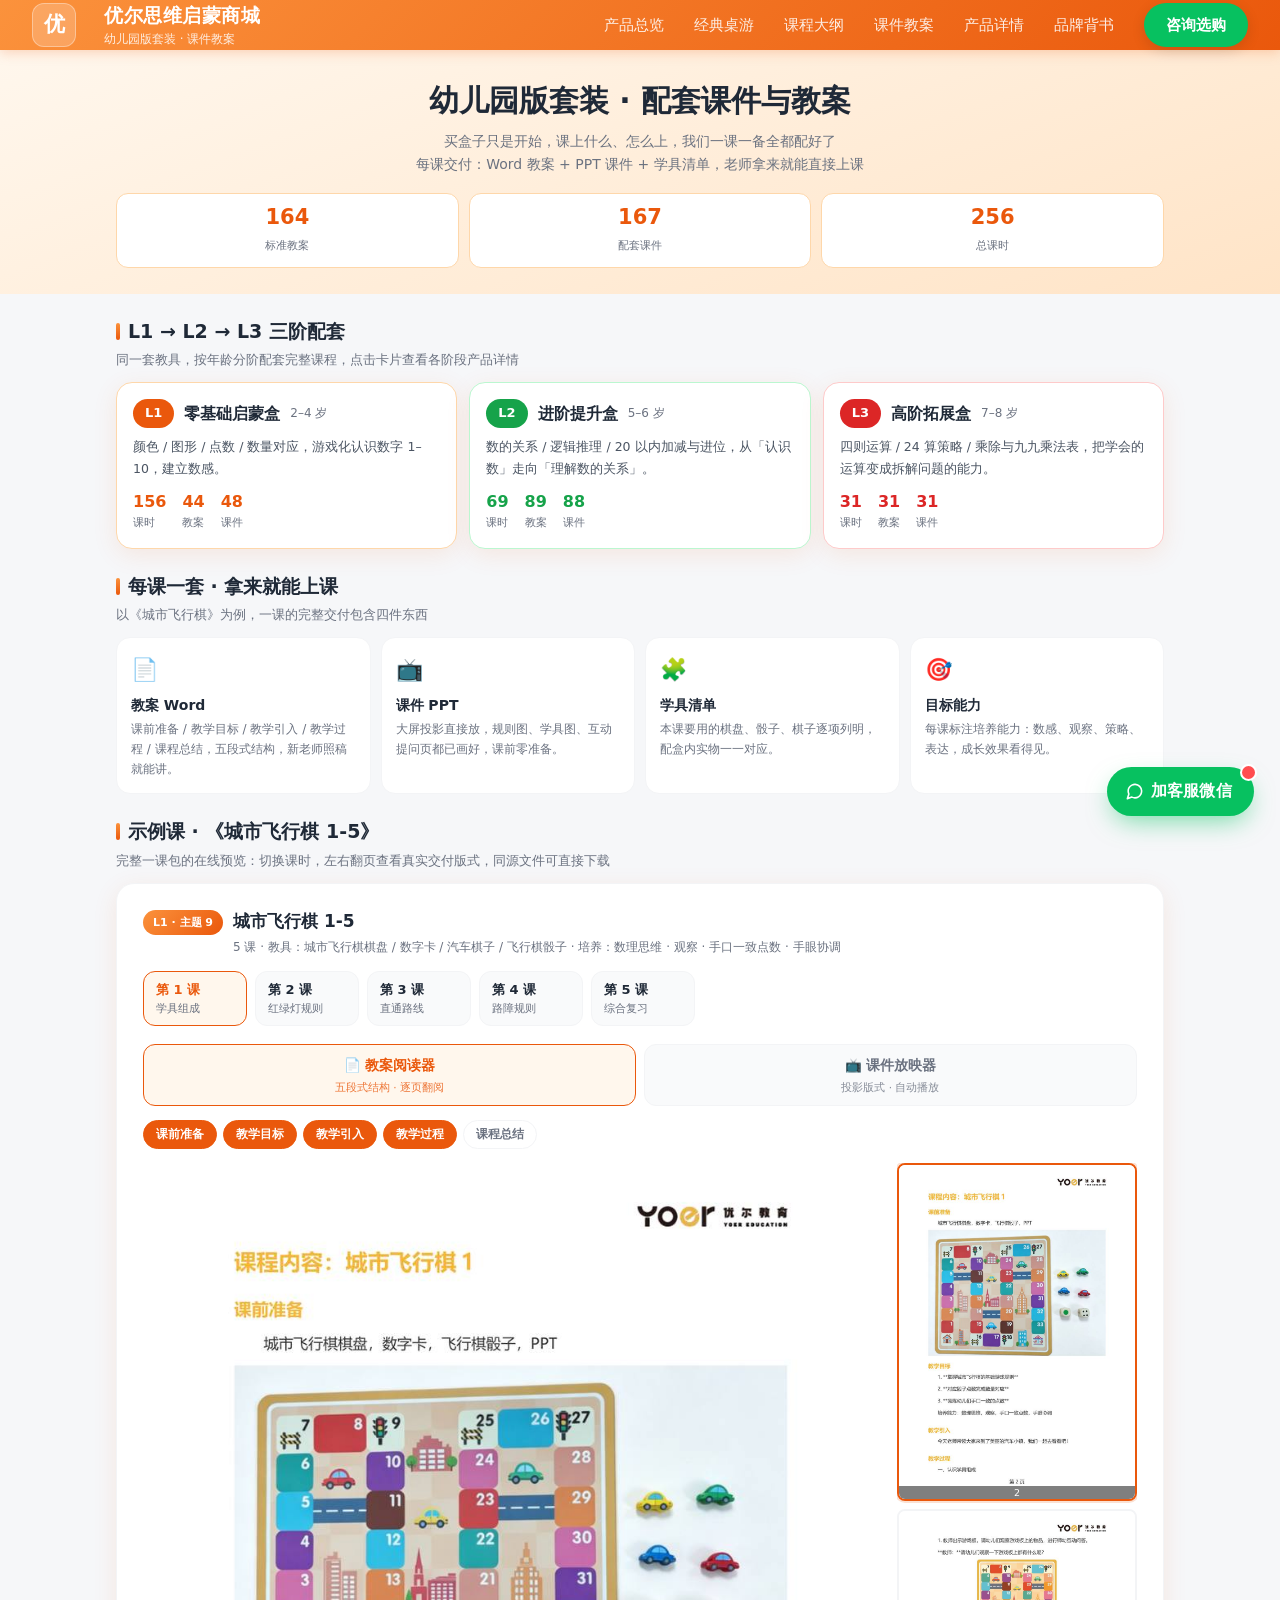
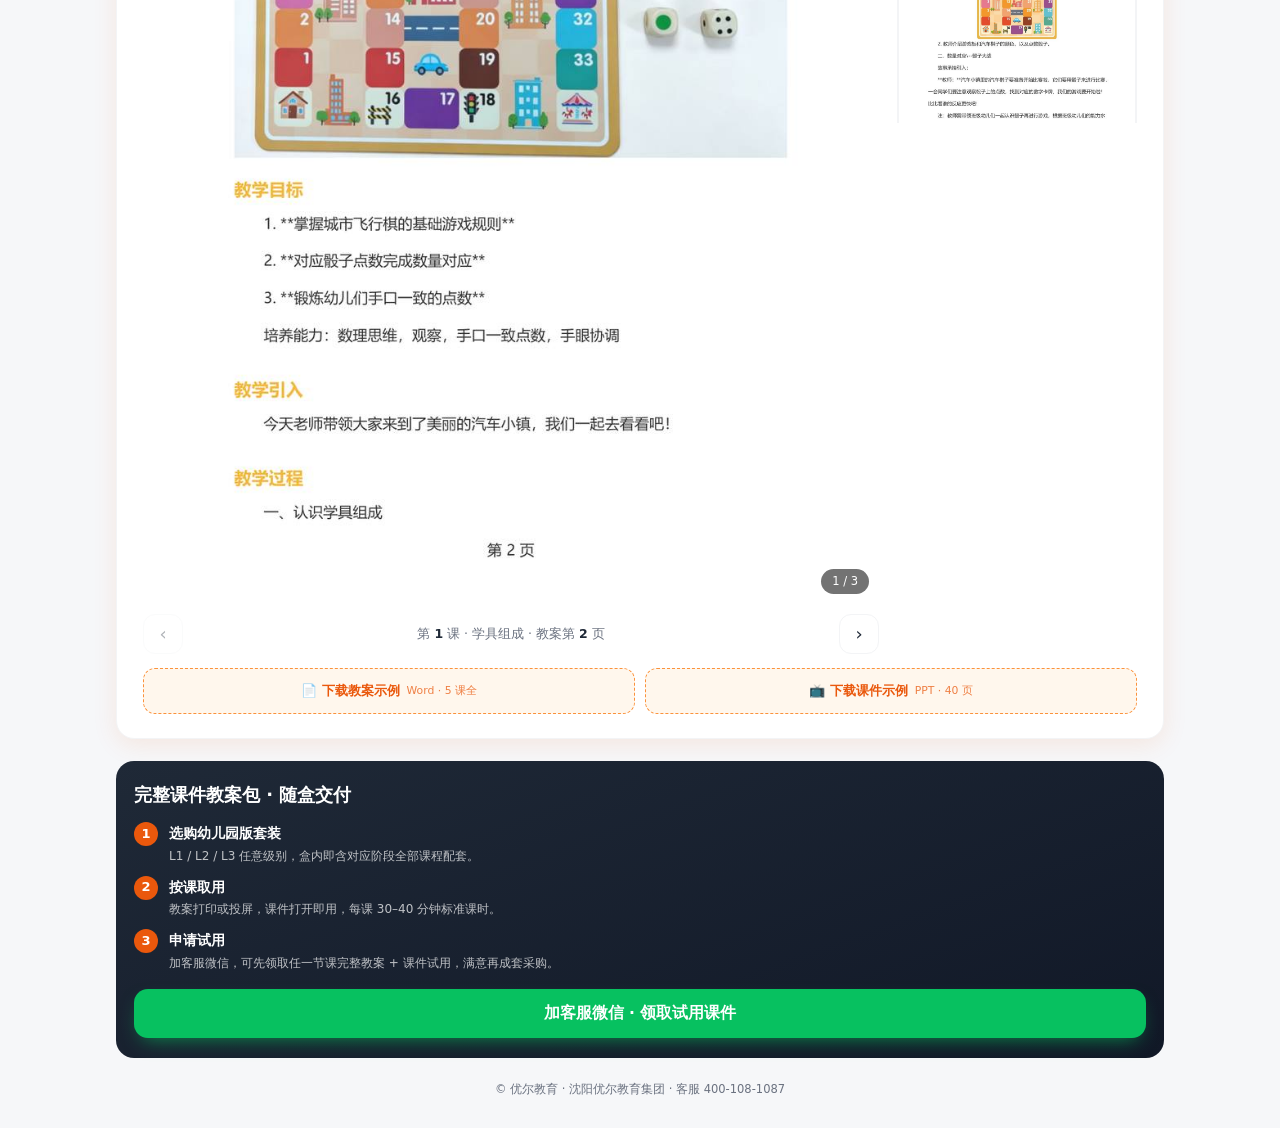
==== commit 6333f9f9: "新增课件教案展示页 courseware.html，详情页/全站加入口 - courseware.html：L1-L3 三阶配套 / 每课四件交付 / 示例课《城市飞行棋 1-5》在线预览   · 教" ====
--- a/courseware.html
+++ b/courseware.html
@@ -251,9 +251,9 @@
     <h1>幼儿园版套装 · 配套课件与教案</h1>
     <p class="sub">买盒子只是开始，课上什么、怎么上，我们一课一备全都配好了<br>每课交付：Word 教案 + PPT 课件 + 学具清单，老师拿来就能直接上课</p>
     <div class="nums">
-      <div><b>127</b><span>课程主题</span></div>
-      <div><b>345</b><span>总课时</span></div>
-      <div><b>159</b><span>教案文档</span></div>
+      <div><b>164</b><span>标准教案</span></div>
+      <div><b>167</b><span>配套课件</span></div>
+      <div><b>256</b><span>总课时</span></div>
     </div>
   </div>
 </header>
@@ -269,21 +269,21 @@
         <div class="hd"><span class="lv-tag">L1</span><b>零基础启蒙盒</b><span class="age">2–4 岁</span></div>
         <p class="desc">颜色 / 图形 / 点数 / 数量对应，游戏化认识数字 1–10，建立数感。</p>
         <div class="stat-row">
-          <div><b>32</b>主题</div><div><b>156</b>课时</div><div><b>50</b>份教案</div>
+          <div><b>156</b>课时</div><div><b>44</b>教案</div><div><b>48</b>课件</div>
         </div>
       </a>
       <a class="cw-lv-card cw-l2" href="detail.html?id=C02">
         <div class="hd"><span class="lv-tag">L2</span><b>进阶提升盒</b><span class="age">5–6 岁</span></div>
-        <p class="desc">凑十 / 破十 / 分合与加减运算，从"认识数字"进阶到"理解运算"。</p>
+        <p class="desc">数的关系 / 逻辑推理 / 20 以内加减与进位，从「认识数」走向「理解数的关系」。</p>
         <div class="stat-row">
-          <div><b>64</b>主题</div><div><b>93</b>课时</div><div><b>69</b>份教案</div>
+          <div><b>69</b>课时</div><div><b>89</b>教案</div><div><b>88</b>课件</div>
         </div>
       </a>
       <a class="cw-lv-card cw-l3" href="detail.html?id=C03">
         <div class="hd"><span class="lv-tag">L3</span><b>高阶拓展盒</b><span class="age">7–8 岁</span></div>
-        <p class="desc">24 算 / 主题算战 / 策略桌游，四则混合运算与博弈思维进阶。</p>
+        <p class="desc">四则运算 / 24 算策略 / 乘除与九九乘法表，把学会的运算变成拆解问题的能力。</p>
         <div class="stat-row">
-          <div><b>31</b>主题</div><div><b>96</b>课时</div><div><b>40</b>份教案</div>
+          <div><b>31</b>课时</div><div><b>31</b>教案</div><div><b>31</b>课件</div>
         </div>
       </a>
     </div>
@@ -310,7 +310,7 @@
         <span class="badge">L1 · 主题 9</span>
         <div>
           <b>城市飞行棋 1-5</b>
-          <div class="meta">5 课 · 教具：飞行棋盘 ×1 / 数字卡 / 汽车棋子 / 点数骰子 · 培养：手口一致点数 · 数量对应</div>
+          <div class="meta">5 课 · 教具：城市飞行棋棋盘 / 数字卡 / 汽车棋子 / 飞行棋骰子 · 培养：数理思维 · 观察 · 手口一致点数 · 手眼协调</div>
         </div>
       </div>
 
